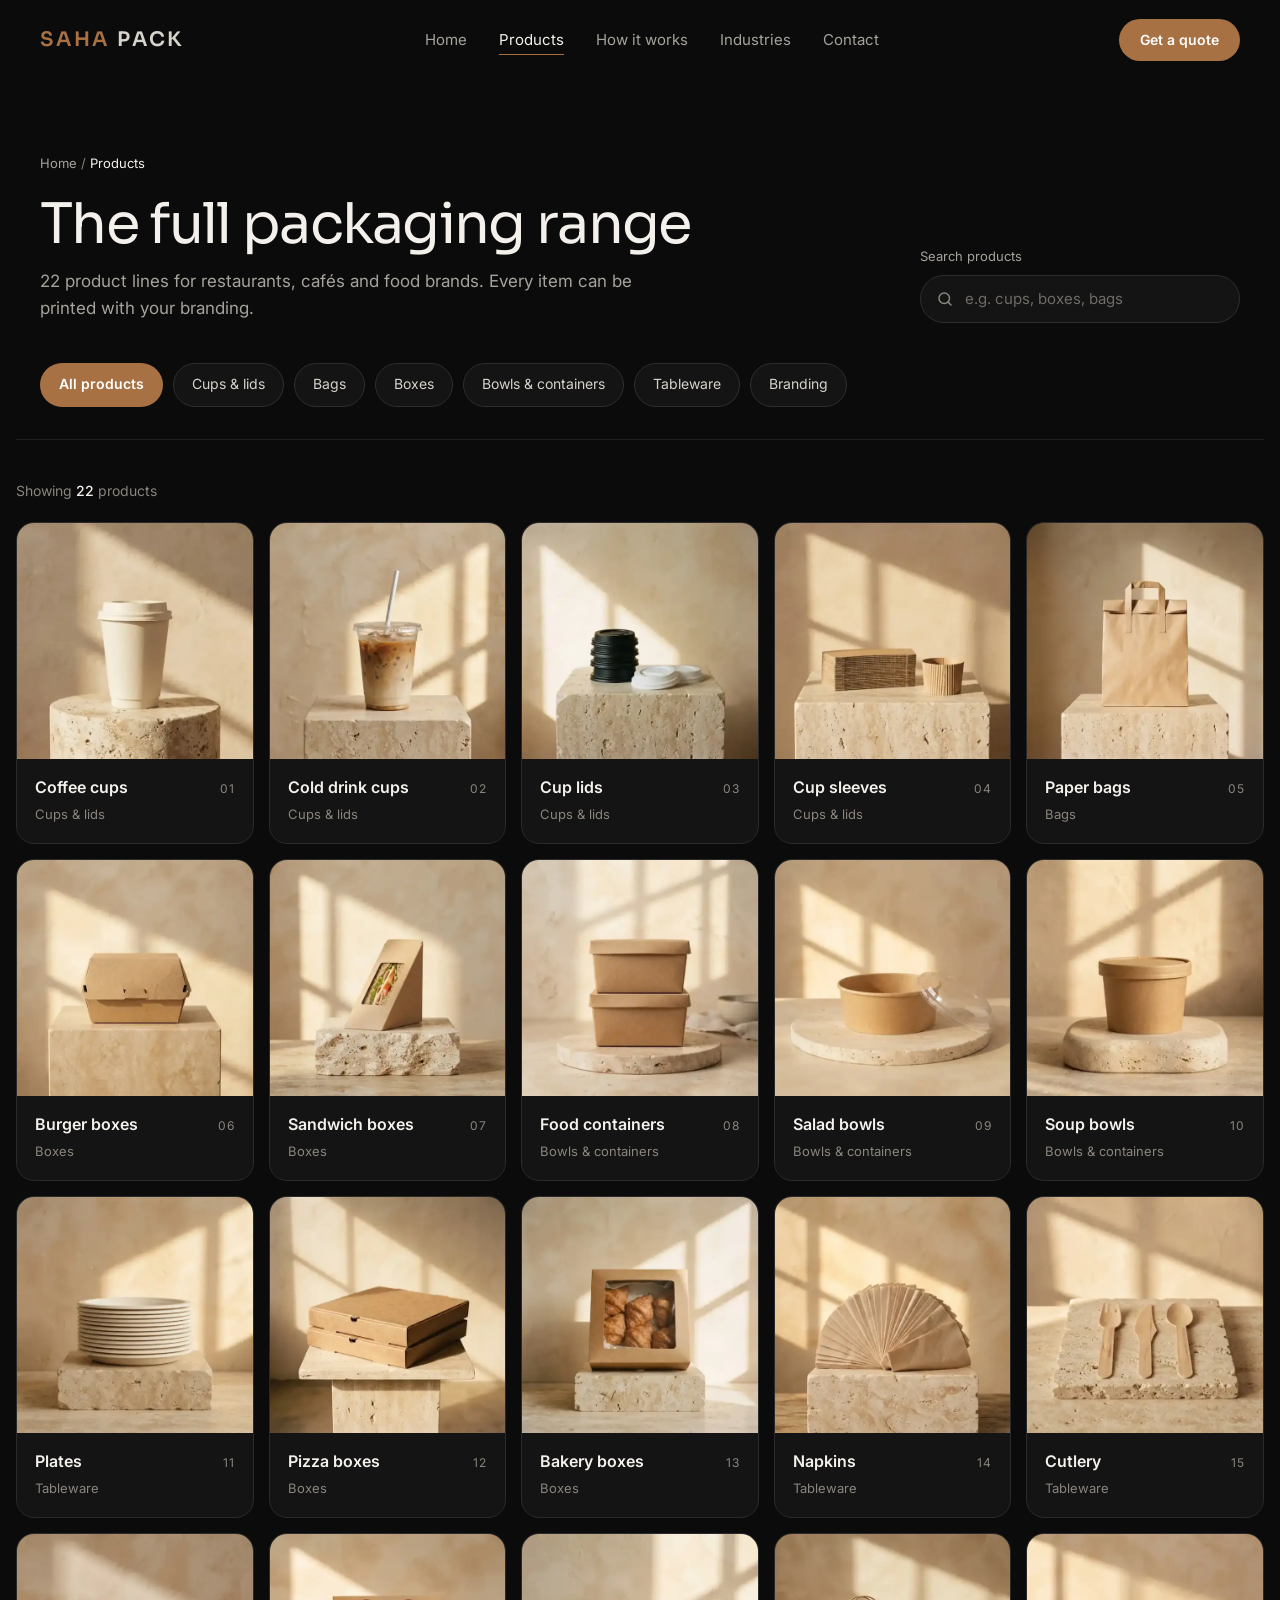
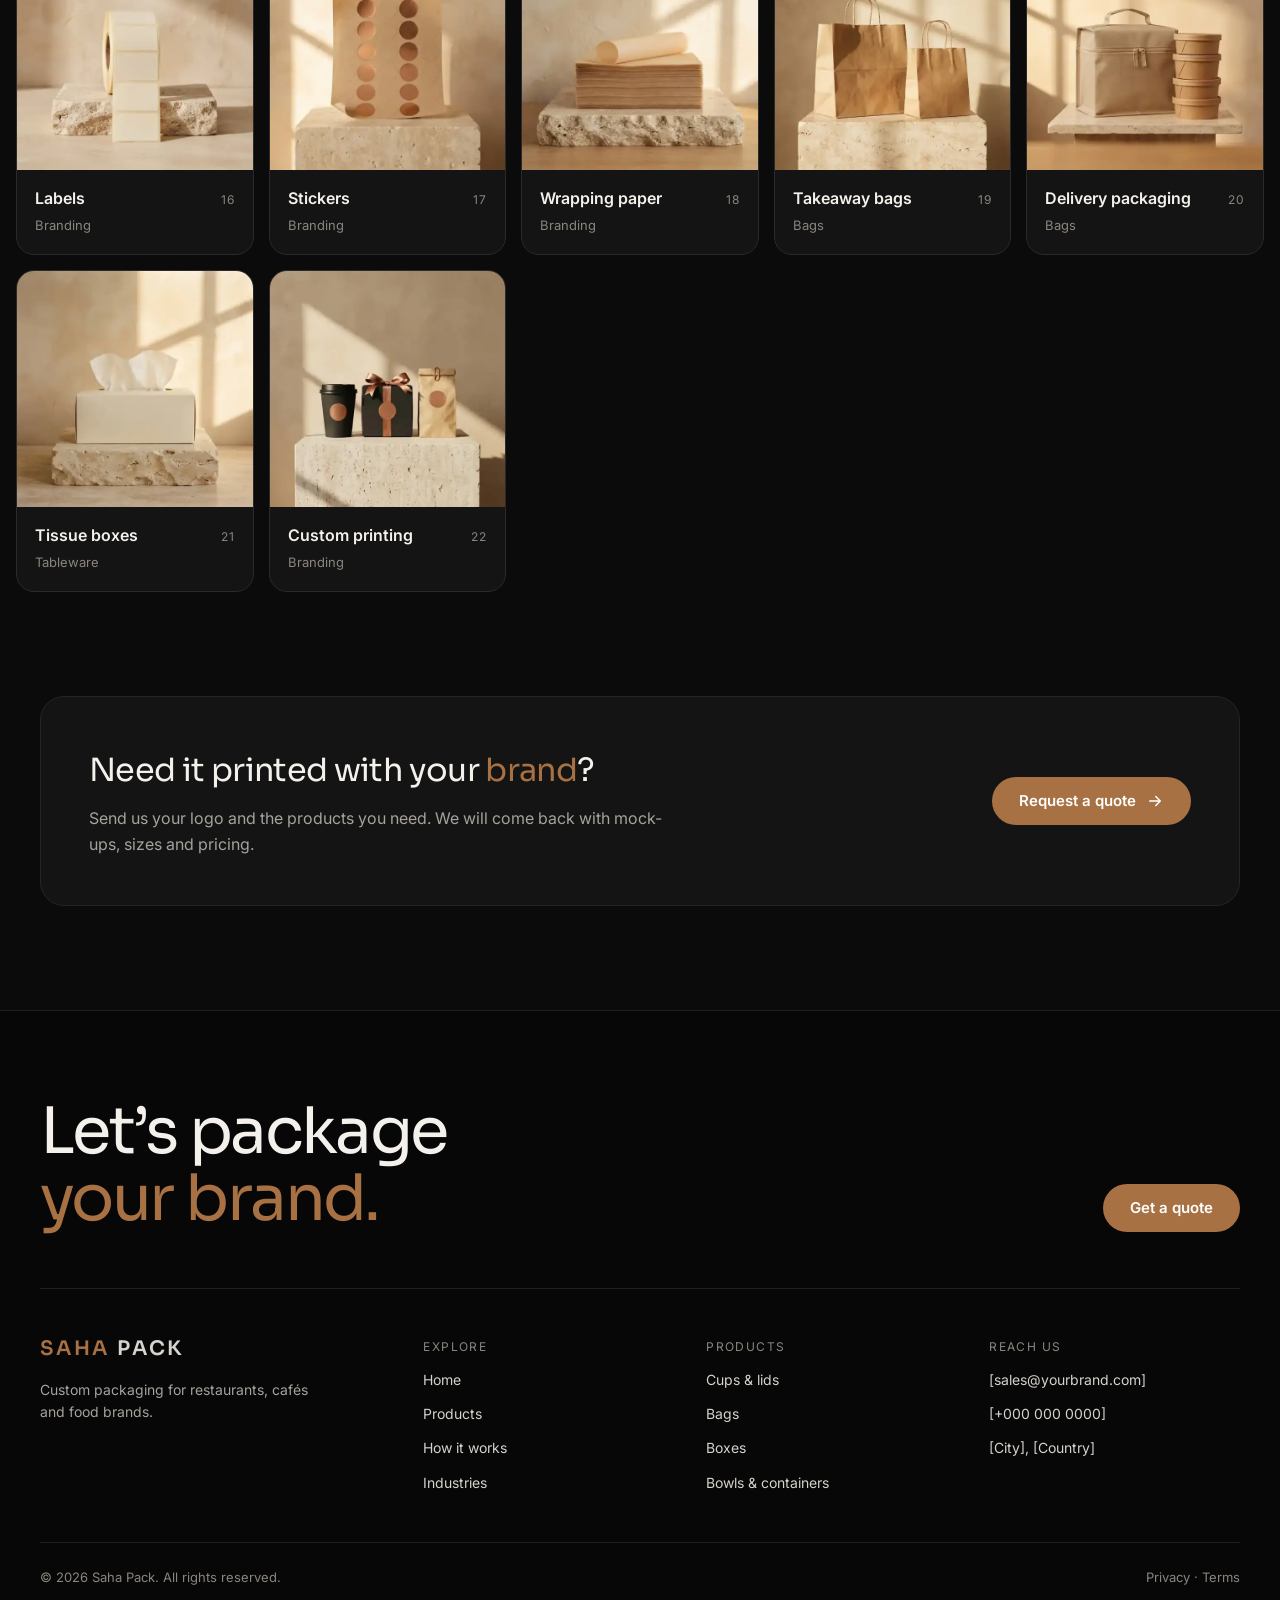
==== products.html @ f31ed8f7 "Saha Pack website: home and products pages with micro-animations Co-Authored-By: Claude Opus 5.5 <no" ====
<!doctype html>
<html lang="en" class="no-js">
<head>
  <meta charset="utf-8">
  <meta name="viewport" content="width=device-width, initial-scale=1">
  <title>Products | Saha Pack</title>
  <meta name="description" content="The full Saha Pack range: cups, lids, bags, boxes, bowls, tableware and branded packaging for food businesses.">
  <meta name="theme-color" content="#0b0b0b">
  <link rel="icon" href="/assets/favicon.svg" type="image/svg+xml">
  <link rel="preconnect" href="https://fonts.googleapis.com">
  <link rel="preconnect" href="https://fonts.gstatic.com" crossorigin>
  <link href="https://fonts.googleapis.com/css2?family=Inter:wght@400;500;600&family=Sora:wght@400;600&display=swap" rel="stylesheet">
  <link rel="stylesheet" href="/assets/css/styles.css">
</head>
<body>
  <a class="skip-link" href="#main">Skip to content</a>

  <header class="site-header">
    <div class="container nav-bar">
      <a class="logo" href="/" aria-label="Saha Pack home">
        <span class="logo__word"><span>SAHA</span> <span>PACK</span></span>
      </a>
      <nav aria-label="Main">
        <ul class="nav-links">
          <li><a href="/">Home</a></li>
          <li><a href="/products" aria-current="page">Products</a></li>
          <li><a href="/#how">How it works</a></li>
          <li><a href="/#industries">Industries</a></li>
          <li><a href="/#contact">Contact</a></li>
        </ul>
      </nav>
      <div class="nav-cta">
        <a class="btn btn--primary btn--sm" href="/#contact">Get a quote</a>
        <button class="menu-toggle" type="button" aria-label="Open menu" aria-expanded="false" aria-controls="mobile-menu"><span></span></button>
      </div>
    </div>
  </header>

  <div class="mobile-menu" id="mobile-menu">
    <a href="/">Home</a>
    <a href="/products">Products</a>
    <a href="/#how">How it works</a>
    <a href="/#industries">Industries</a>
    <a href="/#contact">Contact</a>
    <a class="btn btn--primary" href="/#contact">Get a quote</a>
  </div>

  <main id="main">
    <section class="page-head">
      <div class="container">
        <nav class="breadcrumb fade-in" aria-label="Breadcrumb"><a href="/">Home</a> / <span>Products</span></nav>
        <div class="page-head__row">
          <div class="fade-in d1">
            <h1>The full packaging range</h1>
            <p class="lead">22 product lines for restaurants, cafés and food brands. Every item can be printed with your branding.</p>
          </div>
          <div class="search fade-in d2">
            <label for="search">Search products</label>
            <div class="search__box">
              <svg viewBox="0 0 24 24" fill="none" stroke="currentColor" stroke-width="2" stroke-linecap="round" aria-hidden="true"><circle cx="11" cy="11" r="7"/><path d="M20 20l-4-4"/></svg>
              <input id="search" type="search" placeholder="e.g. cups, boxes, bags" autocomplete="off" data-search>
            </div>
          </div>
        </div>
      </div>
    </section>

    <div class="container filters-wrap fade-in d3">
      <div class="filters" role="group" aria-label="Filter by category" data-filters>
        <span class="filters__pill" aria-hidden="true"></span>
        <button class="chip" type="button" data-filter="all" aria-pressed="true">All products</button>
        <button class="chip" type="button" data-filter="cups" aria-pressed="false">Cups &amp; lids</button>
        <button class="chip" type="button" data-filter="bags" aria-pressed="false">Bags</button>
        <button class="chip" type="button" data-filter="boxes" aria-pressed="false">Boxes</button>
        <button class="chip" type="button" data-filter="bowls" aria-pressed="false">Bowls &amp; containers</button>
        <button class="chip" type="button" data-filter="tableware" aria-pressed="false">Tableware</button>
        <button class="chip" type="button" data-filter="branding" aria-pressed="false">Branding</button>
      </div>
    </div>

    <section class="results container" aria-label="Products">
      <p class="results__count" aria-live="polite">Showing <b data-count>22</b> products</p>
      <div class="product-grid product-grid--5" data-product-grid data-reveal>
        <a class="card" href="/#contact" data-cat="cups" data-name="coffee cups"><div class="card__media"><img src="/assets/img/coffee-cups.webp" width="800" height="800" loading="lazy" decoding="async" alt="Cream double-wall coffee cup with lid"></div><span class="card__go" aria-hidden="true"><svg viewBox="0 0 24 24" fill="none" stroke="currentColor" stroke-width="2" stroke-linecap="round" stroke-linejoin="round"><path d="M5 12h14M13 6l6 6-6 6"/></svg></span><div class="card__info"><div class="card__row"><span class="card__name">Coffee cups</span><span class="card__num">01</span></div><span class="card__cat">Cups &amp; lids</span></div></a>
        <a class="card" href="/#contact" data-cat="cups" data-name="cold drink cups"><div class="card__media"><img src="/assets/img/cold-drink-cups.webp" width="800" height="800" loading="lazy" decoding="async" alt="Clear cold drink cup with iced latte and straw"></div><span class="card__go" aria-hidden="true"><svg viewBox="0 0 24 24" fill="none" stroke="currentColor" stroke-width="2" stroke-linecap="round" stroke-linejoin="round"><path d="M5 12h14M13 6l6 6-6 6"/></svg></span><div class="card__info"><div class="card__row"><span class="card__name">Cold drink cups</span><span class="card__num">02</span></div><span class="card__cat">Cups &amp; lids</span></div></a>
        <a class="card" href="/#contact" data-cat="cups" data-name="cup lids"><div class="card__media"><img src="/assets/img/cup-lids.webp" width="800" height="800" loading="lazy" decoding="async" alt="Stack of black sip lids beside white lids"></div><span class="card__go" aria-hidden="true"><svg viewBox="0 0 24 24" fill="none" stroke="currentColor" stroke-width="2" stroke-linecap="round" stroke-linejoin="round"><path d="M5 12h14M13 6l6 6-6 6"/></svg></span><div class="card__info"><div class="card__row"><span class="card__name">Cup lids</span><span class="card__num">03</span></div><span class="card__cat">Cups &amp; lids</span></div></a>
        <a class="card" href="/#contact" data-cat="cups" data-name="cup sleeves"><div class="card__media"><img src="/assets/img/cup-sleeves.webp" width="800" height="800" loading="lazy" decoding="async" alt="Kraft corrugated cup sleeves"></div><span class="card__go" aria-hidden="true"><svg viewBox="0 0 24 24" fill="none" stroke="currentColor" stroke-width="2" stroke-linecap="round" stroke-linejoin="round"><path d="M5 12h14M13 6l6 6-6 6"/></svg></span><div class="card__info"><div class="card__row"><span class="card__name">Cup sleeves</span><span class="card__num">04</span></div><span class="card__cat">Cups &amp; lids</span></div></a>
        <a class="card" href="/#contact" data-cat="bags" data-name="paper bags"><div class="card__media"><img src="/assets/img/paper-bags.webp" width="800" height="800" loading="lazy" decoding="async" alt="Kraft paper bag with flat handles"></div><span class="card__go" aria-hidden="true"><svg viewBox="0 0 24 24" fill="none" stroke="currentColor" stroke-width="2" stroke-linecap="round" stroke-linejoin="round"><path d="M5 12h14M13 6l6 6-6 6"/></svg></span><div class="card__info"><div class="card__row"><span class="card__name">Paper bags</span><span class="card__num">05</span></div><span class="card__cat">Bags</span></div></a>
        <a class="card" href="/#contact" data-cat="boxes" data-name="burger boxes"><div class="card__media"><img src="/assets/img/burger-boxes.webp" width="800" height="800" loading="lazy" decoding="async" alt="Kraft clamshell burger box"></div><span class="card__go" aria-hidden="true"><svg viewBox="0 0 24 24" fill="none" stroke="currentColor" stroke-width="2" stroke-linecap="round" stroke-linejoin="round"><path d="M5 12h14M13 6l6 6-6 6"/></svg></span><div class="card__info"><div class="card__row"><span class="card__name">Burger boxes</span><span class="card__num">06</span></div><span class="card__cat">Boxes</span></div></a>
        <a class="card" href="/#contact" data-cat="boxes" data-name="sandwich boxes"><div class="card__media"><img src="/assets/img/sandwich-boxes.webp" width="800" height="800" loading="lazy" decoding="async" alt="Kraft sandwich wedge box with window"></div><span class="card__go" aria-hidden="true"><svg viewBox="0 0 24 24" fill="none" stroke="currentColor" stroke-width="2" stroke-linecap="round" stroke-linejoin="round"><path d="M5 12h14M13 6l6 6-6 6"/></svg></span><div class="card__info"><div class="card__row"><span class="card__name">Sandwich boxes</span><span class="card__num">07</span></div><span class="card__cat">Boxes</span></div></a>
        <a class="card" href="/#contact" data-cat="bowls" data-name="food containers"><div class="card__media"><img src="/assets/img/food-containers.webp" width="800" height="800" loading="lazy" decoding="async" alt="Two stacked kraft food containers with lids"></div><span class="card__go" aria-hidden="true"><svg viewBox="0 0 24 24" fill="none" stroke="currentColor" stroke-width="2" stroke-linecap="round" stroke-linejoin="round"><path d="M5 12h14M13 6l6 6-6 6"/></svg></span><div class="card__info"><div class="card__row"><span class="card__name">Food containers</span><span class="card__num">08</span></div><span class="card__cat">Bowls &amp; containers</span></div></a>
        <a class="card" href="/#contact" data-cat="bowls" data-name="salad bowls"><div class="card__media"><img src="/assets/img/salad-bowls.webp" width="800" height="800" loading="lazy" decoding="async" alt="Kraft salad bowl with clear lid"></div><span class="card__go" aria-hidden="true"><svg viewBox="0 0 24 24" fill="none" stroke="currentColor" stroke-width="2" stroke-linecap="round" stroke-linejoin="round"><path d="M5 12h14M13 6l6 6-6 6"/></svg></span><div class="card__info"><div class="card__row"><span class="card__name">Salad bowls</span><span class="card__num">09</span></div><span class="card__cat">Bowls &amp; containers</span></div></a>
        <a class="card" href="/#contact" data-cat="bowls" data-name="soup bowls"><div class="card__media"><img src="/assets/img/soup-bowls.webp" width="800" height="800" loading="lazy" decoding="async" alt="Kraft soup bowl with fitted lid"></div><span class="card__go" aria-hidden="true"><svg viewBox="0 0 24 24" fill="none" stroke="currentColor" stroke-width="2" stroke-linecap="round" stroke-linejoin="round"><path d="M5 12h14M13 6l6 6-6 6"/></svg></span><div class="card__info"><div class="card__row"><span class="card__name">Soup bowls</span><span class="card__num">10</span></div><span class="card__cat">Bowls &amp; containers</span></div></a>
        <a class="card" href="/#contact" data-cat="tableware" data-name="plates"><div class="card__media"><img src="/assets/img/plates.webp" width="800" height="800" loading="lazy" decoding="async" alt="Stack of plant-fibre plates"></div><span class="card__go" aria-hidden="true"><svg viewBox="0 0 24 24" fill="none" stroke="currentColor" stroke-width="2" stroke-linecap="round" stroke-linejoin="round"><path d="M5 12h14M13 6l6 6-6 6"/></svg></span><div class="card__info"><div class="card__row"><span class="card__name">Plates</span><span class="card__num">11</span></div><span class="card__cat">Tableware</span></div></a>
        <a class="card" href="/#contact" data-cat="boxes" data-name="pizza boxes"><div class="card__media"><img src="/assets/img/pizza-boxes.webp" width="800" height="800" loading="lazy" decoding="async" alt="Two stacked kraft pizza boxes"></div><span class="card__go" aria-hidden="true"><svg viewBox="0 0 24 24" fill="none" stroke="currentColor" stroke-width="2" stroke-linecap="round" stroke-linejoin="round"><path d="M5 12h14M13 6l6 6-6 6"/></svg></span><div class="card__info"><div class="card__row"><span class="card__name">Pizza boxes</span><span class="card__num">12</span></div><span class="card__cat">Boxes</span></div></a>
        <a class="card" href="/#contact" data-cat="boxes" data-name="bakery boxes"><div class="card__media"><img src="/assets/img/bakery-boxes.webp" width="800" height="800" loading="lazy" decoding="async" alt="Kraft bakery box with window showing croissants"></div><span class="card__go" aria-hidden="true"><svg viewBox="0 0 24 24" fill="none" stroke="currentColor" stroke-width="2" stroke-linecap="round" stroke-linejoin="round"><path d="M5 12h14M13 6l6 6-6 6"/></svg></span><div class="card__info"><div class="card__row"><span class="card__name">Bakery boxes</span><span class="card__num">13</span></div><span class="card__cat">Boxes</span></div></a>
        <a class="card" href="/#contact" data-cat="tableware" data-name="napkins"><div class="card__media"><img src="/assets/img/napkins.webp" width="800" height="800" loading="lazy" decoding="async" alt="Fanned stack of natural paper napkins"></div><span class="card__go" aria-hidden="true"><svg viewBox="0 0 24 24" fill="none" stroke="currentColor" stroke-width="2" stroke-linecap="round" stroke-linejoin="round"><path d="M5 12h14M13 6l6 6-6 6"/></svg></span><div class="card__info"><div class="card__row"><span class="card__name">Napkins</span><span class="card__num">14</span></div><span class="card__cat">Tableware</span></div></a>
        <a class="card" href="/#contact" data-cat="tableware" data-name="cutlery"><div class="card__media"><img src="/assets/img/cutlery.webp" width="800" height="800" loading="lazy" decoding="async" alt="Wooden fork, knife and spoon"></div><span class="card__go" aria-hidden="true"><svg viewBox="0 0 24 24" fill="none" stroke="currentColor" stroke-width="2" stroke-linecap="round" stroke-linejoin="round"><path d="M5 12h14M13 6l6 6-6 6"/></svg></span><div class="card__info"><div class="card__row"><span class="card__name">Cutlery</span><span class="card__num">15</span></div><span class="card__cat">Tableware</span></div></a>
        <a class="card" href="/#contact" data-cat="branding" data-name="labels"><div class="card__media"><img src="/assets/img/labels.webp" width="800" height="800" loading="lazy" decoding="async" alt="Roll of blank cream labels"></div><span class="card__go" aria-hidden="true"><svg viewBox="0 0 24 24" fill="none" stroke="currentColor" stroke-width="2" stroke-linecap="round" stroke-linejoin="round"><path d="M5 12h14M13 6l6 6-6 6"/></svg></span><div class="card__info"><div class="card__row"><span class="card__name">Labels</span><span class="card__num">16</span></div><span class="card__cat">Branding</span></div></a>
        <a class="card" href="/#contact" data-cat="branding" data-name="stickers"><div class="card__media"><img src="/assets/img/stickers.webp" width="800" height="800" loading="lazy" decoding="async" alt="Sheet of round copper and kraft stickers"></div><span class="card__go" aria-hidden="true"><svg viewBox="0 0 24 24" fill="none" stroke="currentColor" stroke-width="2" stroke-linecap="round" stroke-linejoin="round"><path d="M5 12h14M13 6l6 6-6 6"/></svg></span><div class="card__info"><div class="card__row"><span class="card__name">Stickers</span><span class="card__num">17</span></div><span class="card__cat">Branding</span></div></a>
        <a class="card" href="/#contact" data-cat="branding" data-name="wrapping paper"><div class="card__media"><img src="/assets/img/wrapping-paper.webp" width="800" height="800" loading="lazy" decoding="async" alt="Stack of greaseproof wrapping paper"></div><span class="card__go" aria-hidden="true"><svg viewBox="0 0 24 24" fill="none" stroke="currentColor" stroke-width="2" stroke-linecap="round" stroke-linejoin="round"><path d="M5 12h14M13 6l6 6-6 6"/></svg></span><div class="card__info"><div class="card__row"><span class="card__name">Wrapping paper</span><span class="card__num">18</span></div><span class="card__cat">Branding</span></div></a>
        <a class="card" href="/#contact" data-cat="bags" data-name="takeaway bags"><div class="card__media"><img src="/assets/img/takeaway-bags.webp" width="800" height="800" loading="lazy" decoding="async" alt="Two kraft takeaway bags with twisted handles"></div><span class="card__go" aria-hidden="true"><svg viewBox="0 0 24 24" fill="none" stroke="currentColor" stroke-width="2" stroke-linecap="round" stroke-linejoin="round"><path d="M5 12h14M13 6l6 6-6 6"/></svg></span><div class="card__info"><div class="card__row"><span class="card__name">Takeaway bags</span><span class="card__num">19</span></div><span class="card__cat">Bags</span></div></a>
        <a class="card" href="/#contact" data-cat="bags" data-name="delivery packaging"><div class="card__media"><img src="/assets/img/delivery-packaging.webp" width="800" height="800" loading="lazy" decoding="async" alt="Insulated delivery bag beside stacked kraft containers"></div><span class="card__go" aria-hidden="true"><svg viewBox="0 0 24 24" fill="none" stroke="currentColor" stroke-width="2" stroke-linecap="round" stroke-linejoin="round"><path d="M5 12h14M13 6l6 6-6 6"/></svg></span><div class="card__info"><div class="card__row"><span class="card__name">Delivery packaging</span><span class="card__num">20</span></div><span class="card__cat">Bags</span></div></a>
        <a class="card" href="/#contact" data-cat="tableware" data-name="tissue boxes"><div class="card__media"><img src="/assets/img/tissue-boxes.webp" width="800" height="800" loading="lazy" decoding="async" alt="Cream tissue box"></div><span class="card__go" aria-hidden="true"><svg viewBox="0 0 24 24" fill="none" stroke="currentColor" stroke-width="2" stroke-linecap="round" stroke-linejoin="round"><path d="M5 12h14M13 6l6 6-6 6"/></svg></span><div class="card__info"><div class="card__row"><span class="card__name">Tissue boxes</span><span class="card__num">21</span></div><span class="card__cat">Tableware</span></div></a>
        <a class="card" href="/#contact" data-cat="branding" data-name="custom printing printed branded"><div class="card__media"><img src="/assets/img/custom-printing.webp" width="800" height="800" loading="lazy" decoding="async" alt="Black cup, gift box and kraft pouch with copper seals"></div><span class="card__go" aria-hidden="true"><svg viewBox="0 0 24 24" fill="none" stroke="currentColor" stroke-width="2" stroke-linecap="round" stroke-linejoin="round"><path d="M5 12h14M13 6l6 6-6 6"/></svg></span><div class="card__info"><div class="card__row"><span class="card__name">Custom printing</span><span class="card__num">22</span></div><span class="card__cat">Branding</span></div></a>
      </div>
      <p class="empty" data-empty>No products match that search. Try “cups”, “boxes” or “bags”.</p>
    </section>

    <div class="container">
      <section class="cta-banner" data-reveal aria-labelledby="cta-title">
        <div>
          <h2 id="cta-title">Need it printed with your <span>brand</span>?</h2>
          <p>Send us your logo and the products you need. We will come back with mock-ups, sizes and pricing.</p>
        </div>
        <a class="btn btn--primary" href="/#contact">Request a quote
          <svg class="icon" viewBox="0 0 24 24" fill="none" stroke="currentColor" stroke-width="2" stroke-linecap="round" stroke-linejoin="round" aria-hidden="true"><path d="M5 12h14M13 6l6 6-6 6"/></svg>
        </a>
      </section>
    </div>
  </main>

  <footer class="site-footer">
    <div class="container">
      <div class="footer-cta" data-reveal>
        <h2>Let’s package<br><span>your brand.</span></h2>
        <a class="btn btn--primary" href="/#contact">Get a quote</a>
      </div>
      <div class="footer-grid">
        <div>
          <a class="logo" href="/" aria-label="Saha Pack home"><span class="logo__word"><span>SAHA</span> <span>PACK</span></span></a>
          <p>Custom packaging for restaurants, cafés and food brands.</p>
        </div>
        <nav class="footer-col" aria-label="Explore">
          <span class="label-sm">Explore</span>
          <a href="/">Home</a><a href="/products">Products</a><a href="/#how">How it works</a><a href="/#industries">Industries</a>
        </nav>
        <nav class="footer-col" aria-label="Product categories">
          <span class="label-sm">Products</span>
          <a href="/products">Cups &amp; lids</a><a href="/products">Bags</a><a href="/products">Boxes</a><a href="/products">Bowls &amp; containers</a>
        </nav>
        <div class="footer-col">
          <span class="label-sm">Reach us</span>
          <a href="mailto:sales@yourbrand.com">[sales@yourbrand.com]</a><span>[+000 000 0000]</span><span>[City], [Country]</span>
        </div>
      </div>
      <div class="footer-bottom">
        <span>© <span data-year>2026</span> Saha Pack. All rights reserved.</span>
        <span>Privacy · Terms</span>
      </div>
    </div>
  </footer>

  <script src="/assets/js/main.js" defer></script>
</body>
</html>
---- assets/css/styles.css ----
/* Saha Pack — site styles */

:root {
  --bg: #0b0b0b;
  --bg-2: #0f0f0f;
  --surface: #141414;
  --surface-2: #1a1a1a;
  --line: #1f1f1f;
  --line-2: #2a2a2a;
  --text: #f4f1ec;
  --text-2: #d6d2cc;
  --muted: #a6a29c;
  --faint: #8a857e;
  --accent: #a87143;
  --accent-hover: #b9804f;
  --accent-text: #c08a5e;
  --accent-tint: #1a140f;

  --font-display: "Sora", system-ui, sans-serif;
  --font-body: "Inter", system-ui, sans-serif;

  --container: 1200px;
  --gutter: 24px;
  --radius: 18px;

  --ease-out: cubic-bezier(0.2, 0.7, 0.2, 1);
  --ease-in-out: cubic-bezier(0.65, 0, 0.35, 1);
}

*,
*::before,
*::after { box-sizing: border-box; }

html { scroll-behavior: smooth; -webkit-text-size-adjust: 100%; }

body {
  margin: 0;
  background: var(--bg);
  color: var(--text);
  font-family: var(--font-body);
  font-size: 16px;
  line-height: 1.6;
  -webkit-font-smoothing: antialiased;
  overflow-x: hidden;
}

img { display: block; max-width: 100%; height: auto; }
a { color: inherit; text-decoration: none; }
button, input, textarea, select { font: inherit; color: inherit; }
h1, h2, h3, p { margin: 0; }
ul { margin: 0; padding: 0; list-style: none; }

:focus-visible { outline: 2px solid var(--accent); outline-offset: 3px; border-radius: 6px; }

.container {
  width: 100%;
  max-width: calc(var(--container) + var(--gutter) * 2);
  margin: 0 auto;
  padding: 0 var(--gutter);
}

.skip-link {
  position: absolute; left: 16px; top: -60px; z-index: 100;
  background: var(--accent); color: #fff; padding: 10px 16px; border-radius: 8px;
  transition: top 0.2s var(--ease-out);
}
.skip-link:focus { top: 16px; }

/* ---------- Type ---------- */

.eyebrow {
  font-size: 13px; font-weight: 500; letter-spacing: 0.16em; text-transform: uppercase;
  color: var(--accent-text);
}
.h2 {
  font-family: var(--font-display); font-weight: 400;
  font-size: clamp(32px, 4vw, 44px); line-height: 1.12; letter-spacing: -0.02em;
}
.lead { color: var(--muted); font-size: 16px; line-height: 1.6; }

/* ---------- Buttons ---------- */

.btn {
  --btn-shift: 0px;
  display: inline-flex; align-items: center; justify-content: center; gap: 10px;
  min-height: 48px; padding: 0 26px; border-radius: 999px;
  font-size: 15px; font-weight: 500; white-space: nowrap; cursor: pointer;
  border: 1px solid transparent; background: none;
  transition: background-color 0.25s var(--ease-out), border-color 0.25s var(--ease-out),
    transform 0.25s var(--ease-out), color 0.25s var(--ease-out);
}
.btn:hover { transform: translateY(-1px); }
.btn:active { transform: translateY(0) scale(0.98); }
.btn .icon { width: 18px; height: 18px; transition: transform 0.3s var(--ease-out); }
.btn:hover .icon { transform: translateX(3px); }

.btn--primary { background: var(--accent); color: #fff; font-weight: 600; }
.btn--primary:hover { background: var(--accent-hover); }
.btn--ghost { border-color: #3a3a3a; color: var(--text); }
.btn--ghost:hover { border-color: var(--accent); }
.btn--dark { background: var(--bg); color: var(--text); font-weight: 600; }
.btn--dark:hover { background: #000; }
.btn--sm { min-height: 42px; padding: 0 20px; font-size: 14px; }

/* ---------- Header ---------- */

.site-header {
  position: sticky; top: 0; z-index: 50;
  border-bottom: 1px solid transparent;
  transition: background-color 0.3s var(--ease-out), border-color 0.3s var(--ease-out),
    transform 0.35s var(--ease-out), backdrop-filter 0.3s;
}
.site-header.is-scrolled {
  background: rgba(11, 11, 11, 0.82);
  backdrop-filter: blur(14px); -webkit-backdrop-filter: blur(14px);
  border-bottom-color: var(--line);
}
.site-header.is-hidden { transform: translateY(-100%); }

.nav-bar { display: flex; align-items: center; justify-content: space-between; gap: 24px; height: 80px; }

.logo { display: inline-flex; flex-direction: column; line-height: 1; }
.logo__word {
  font-family: var(--font-display); font-weight: 600; font-size: 20px; letter-spacing: 0.14em;
}
.logo__word span:first-child { color: var(--accent); }
.logo__word span:last-child { color: var(--text-2); }
.logo__sub { margin-top: 6px; font-size: 10px; letter-spacing: 0.3em; color: var(--faint); text-transform: uppercase; }

.nav-links { display: flex; gap: 32px; font-size: 15px; }
.nav-links a { position: relative; color: var(--muted); padding: 6px 0; transition: color 0.2s; }
.nav-links a::after {
  content: ""; position: absolute; left: 0; right: 0; bottom: 0; height: 1px;
  background: var(--accent); transform: scaleX(0); transform-origin: right;
  transition: transform 0.35s var(--ease-out);
}
.nav-links a:hover,
.nav-links a[aria-current="page"] { color: var(--text); }
.nav-links a:hover::after,
.nav-links a[aria-current="page"]::after { transform: scaleX(1); transform-origin: left; }

.nav-cta { display: flex; align-items: center; gap: 12px; }

.menu-toggle {
  display: none; width: 44px; height: 44px; border-radius: 12px;
  border: 1px solid var(--line-2); background: var(--surface); cursor: pointer;
  align-items: center; justify-content: center;
}
.menu-toggle span {
  position: relative; display: block; width: 18px; height: 1.5px; background: var(--text);
  transition: background 0.2s;
}
.menu-toggle span::before,
.menu-toggle span::after {
  content: ""; position: absolute; left: 0; width: 18px; height: 1.5px; background: var(--text);
  transition: transform 0.3s var(--ease-out);
}
.menu-toggle span::before { transform: translateY(-6px); }
.menu-toggle span::after { transform: translateY(6px); }
.menu-open .menu-toggle span { background: transparent; }
.menu-open .menu-toggle span::before { transform: rotate(45deg); }
.menu-open .menu-toggle span::after { transform: rotate(-45deg); }

.mobile-menu {
  position: fixed; inset: 80px 0 0 0; z-index: 49; background: var(--bg);
  padding: 32px var(--gutter); display: flex; flex-direction: column; gap: 8px;
  opacity: 0; visibility: hidden; transform: translateY(-8px);
  transition: opacity 0.3s var(--ease-out), transform 0.3s var(--ease-out), visibility 0.3s;
}
.mobile-menu a:not(.btn) {
  font-family: var(--font-display); font-size: 28px; padding: 12px 0; border-bottom: 1px solid var(--line);
  opacity: 0; transform: translateY(10px);
  transition: opacity 0.4s var(--ease-out), transform 0.4s var(--ease-out);
  transition-delay: calc(var(--i, 0) * 50ms + 80ms);
}
.mobile-menu .btn { margin-top: 24px; }
.menu-open .mobile-menu { opacity: 1; visibility: visible; transform: none; }
.menu-open .mobile-menu a { opacity: 1; transform: none; }
.menu-open { overflow: hidden; }

/* ---------- Hero ---------- */

.hero { padding: 96px 0 0; text-align: center; }
.hero__copy { display: flex; flex-direction: column; align-items: center; gap: 24px; }

.tag {
  display: inline-flex; align-items: center; gap: 10px; padding: 8px 16px; border-radius: 999px;
  border: 1px solid #3a2c20; background: #16110c; color: #d9b08c; font-size: 13px;
}
.tag__dot { position: relative; width: 6px; height: 6px; border-radius: 50%; background: var(--accent); }
.tag__dot::after {
  content: ""; position: absolute; inset: -4px; border-radius: 50%; border: 1px solid var(--accent);
  animation: ping 2.4s var(--ease-out) infinite;
}
@keyframes ping { 0% { transform: scale(0.6); opacity: 0.9; } 80%, 100% { transform: scale(1.8); opacity: 0; } }

.hero__title {
  font-family: var(--font-display); font-weight: 400;
  font-size: clamp(42px, 7vw, 80px); line-height: 1.04; letter-spacing: -0.035em;
}
.hero__title .line { display: block; overflow: hidden; padding-bottom: 0.06em; }
.hero__title .line > span { display: inline-block; transform: translateY(105%); transition: transform 0.9s var(--ease-out); }
.hero__title .line:nth-child(2) > span { transition-delay: 0.08s; }
.is-loaded .hero__title .line > span { transform: none; }

.underline { position: relative; color: var(--accent); white-space: nowrap; }
.underline::after {
  content: ""; position: absolute; left: 0; right: 0; bottom: 0.04em; height: 3px; border-radius: 2px;
  background: var(--accent); transform: scaleX(0); transform-origin: left;
  transition: transform 0.8s var(--ease-in-out) 0.9s;
}
.is-loaded .underline::after { transform: scaleX(1); }

.hero__lead { max-width: 560px; color: var(--muted); font-size: 18px; line-height: 1.55; }
.hero__actions { display: flex; flex-wrap: wrap; justify-content: center; gap: 12px; }

.fade-in { opacity: 0; transform: translateY(12px); transition: opacity 0.8s var(--ease-out), transform 0.8s var(--ease-out); }
.is-loaded .fade-in { opacity: 1; transform: none; }
.fade-in.d1 { transition-delay: 0.25s; }
.fade-in.d2 { transition-delay: 0.38s; }
.fade-in.d3 { transition-delay: 0.5s; }

.hero__media { position: relative; margin-top: 56px; text-align: left; }
.hero__frame { overflow: hidden; border-radius: 28px; aspect-ratio: 1200 / 560; background: var(--surface); }
.hero__frame img {
  width: 100%; height: 100%; object-fit: cover; object-position: center 60%;
  transform: scale(1.06); transition: transform 1.6s var(--ease-out);
}
.is-loaded .hero__frame img { transform: scale(1); }

.float-card {
  position: absolute; left: 32px; bottom: 32px; display: flex; align-items: center; gap: 14px;
  padding: 16px 20px; border-radius: 16px; background: rgba(11, 11, 11, 0.9);
  border: 1px solid #2a2420; backdrop-filter: blur(8px);
  opacity: 0; transform: translateY(14px);
  transition: opacity 0.7s var(--ease-out) 0.9s, transform 0.7s var(--ease-out) 0.9s;
}
.is-loaded .float-card { opacity: 1; transform: none; }
.float-card__icon {
  width: 40px; height: 40px; border-radius: 12px; background: var(--accent);
  display: grid; place-items: center; flex: none;
}
.float-card strong { display: block; font-size: 15px; }
.float-card small { color: var(--muted); font-size: 13px; }
@keyframes idle-float { 0%, 100% { translate: 0 0; } 50% { translate: 0 -4px; } }
.is-loaded .float-card { animation: idle-float 6s ease-in-out 2.2s infinite; }

/* ---------- Values strip ---------- */

.values { border-bottom: 1px solid var(--line); }
.values__grid {
  display: grid; grid-template-columns: repeat(4, minmax(0, 1fr)); gap: 24px; padding-block: 64px;
}
.value { display: flex; align-items: center; gap: 14px; }
.value__icon {
  width: 48px; height: 48px; flex: none; border-radius: 12px; background: var(--accent-tint);
  display: grid; place-items: center; color: var(--accent-text);
  transition: background-color 0.3s var(--ease-out), color 0.3s var(--ease-out);
}
.value:hover .value__icon { background: var(--accent); color: #fff; }
.value__icon svg { width: 22px; height: 22px; }
.value__icon svg { opacity: 0; transform: scale(0.6) rotate(-12deg); transition: opacity 0.5s var(--ease-out) 0.25s, transform 0.6s var(--ease-out) 0.25s; }
.value.is-visible .value__icon svg { opacity: 1; transform: none; }
.no-js .value__icon svg { opacity: 1; transform: none; }
.value strong { display: block; font-size: 15px; font-weight: 600; }
.value small { color: var(--muted); font-size: 13px; }

/* ---------- Sections ---------- */

.section { padding: 112px 0; }
.section--alt { background: var(--bg-2); border-top: 1px solid var(--line); border-bottom: 1px solid var(--line); }
.section-head { display: flex; flex-wrap: wrap; align-items: flex-end; justify-content: space-between; gap: 24px; margin-bottom: 48px; }
.section-head > div { display: flex; flex-direction: column; gap: 14px; }
.section-head .lead { max-width: 400px; }

/* ---------- Product cards ---------- */

.product-grid { display: grid; grid-template-columns: repeat(4, minmax(0, 1fr)); gap: 16px; }
.product-grid--5 { grid-template-columns: repeat(5, minmax(0, 1fr)); gap: 15px; }

.card {
  position: relative; display: flex; flex-direction: column; overflow: hidden;
  background: var(--surface); border: 1px solid var(--line-2); border-radius: var(--radius);
  transition: border-color 0.35s var(--ease-out), transform 0.35s var(--ease-out), opacity 0.3s, scale 0.3s;
}
.card:hover { border-color: rgba(168, 113, 67, 0.7); transform: translateY(-4px); }
.card__media { aspect-ratio: 1; overflow: hidden; background: var(--surface-2); }
.card__media img { width: 100%; height: 100%; object-fit: cover; transition: transform 0.8s var(--ease-out); }
.card:hover .card__media img { transform: scale(1.05); }
.card__info { display: flex; flex-direction: column; gap: 4px; padding: 16px 18px 18px; }
.card__row { display: flex; justify-content: space-between; align-items: baseline; gap: 8px; }
.card__name { font-size: 16px; font-weight: 600; }
.card__num { font-size: 12px; letter-spacing: 0.08em; color: var(--faint); transition: color 0.3s; }
.card:hover .card__num { color: var(--accent-text); }
.card__cat { font-size: 13px; color: var(--faint); }
.card__go {
  position: absolute; top: 14px; right: 14px; width: 38px; height: 38px; border-radius: 50%;
  background: rgba(11, 11, 11, 0.85); color: var(--text); display: grid; place-items: center;
  opacity: 0; transform: translateY(6px) rotate(-45deg);
  transition: opacity 0.3s var(--ease-out), transform 0.35s var(--ease-out), background-color 0.3s;
}
.card__go svg { width: 16px; height: 16px; }
.card:hover .card__go { opacity: 1; transform: rotate(-45deg); background: var(--accent); }

.center { display: flex; justify-content: center; margin-top: 48px; }

/* ---------- How it works ---------- */

.how { display: grid; grid-template-columns: 560px 1fr; gap: 64px; align-items: center; }
.how__photo { border-radius: 24px; overflow: hidden; aspect-ratio: 560 / 440; }
.how__photo img { width: 100%; height: 100%; object-fit: cover; }
.how__copy { display: flex; flex-direction: column; gap: 20px; }

.steps { position: relative; display: grid; grid-template-columns: repeat(4, minmax(0, 1fr)); gap: 16px; margin-top: 48px; }
.steps__track {
  position: absolute; left: 0; right: 0; top: -24px; height: 1px; background: var(--line-2);
}
.steps__track::after {
  content: ""; position: absolute; inset: 0; background: var(--accent);
  transform: scaleX(0); transform-origin: left; transition: transform 1.6s var(--ease-in-out) 0.2s;
}
.is-visible .steps__track::after { transform: scaleX(1); }
.step {
  display: flex; flex-direction: column; gap: 12px; padding: 28px 24px;
  background: var(--surface); border: 1px solid var(--line-2); border-radius: var(--radius);
  transition: border-color 0.3s var(--ease-out);
}
.step:hover { border-color: #3a2c20; }
.step__num { font-family: var(--font-display); font-size: 32px; color: var(--accent); line-height: 1; }
.step h3 { font-size: 17px; font-weight: 600; }
.step p { color: var(--muted); font-size: 14px; line-height: 1.55; }

/* ---------- Industries list ---------- */

.ind-list { border-top: 1px solid var(--line-2); }
.ind-row {
  position: relative; display: grid; grid-template-columns: 48px 340px 1fr 48px; align-items: center; gap: 32px;
  padding: 28px 0; border-bottom: 1px solid var(--line-2); isolation: isolate;
}
.ind-row::before {
  content: ""; position: absolute; inset: 0 calc(var(--gutter) * -1); z-index: -1; border-radius: 16px; background: var(--surface);
  opacity: 0; transition: opacity 0.35s var(--ease-out);
}
.ind-row:hover::before { opacity: 1; }
.ind-row__num { font-size: 14px; color: var(--faint); }
.ind-row__title {
  font-family: var(--font-display); font-size: 28px; letter-spacing: -0.02em;
  transition: transform 0.4s var(--ease-out), color 0.3s;
}
.ind-row:hover .ind-row__title { transform: translateX(8px); }
.ind-row__desc { color: var(--muted); }
.ind-row__arrow {
  width: 48px; height: 48px; border-radius: 50%; border: 1px solid #3a3a3a; display: grid; place-items: center;
  color: var(--accent-text);
  transition: background-color 0.3s var(--ease-out), border-color 0.3s, transform 0.4s var(--ease-out), color 0.3s;
}
.ind-row__arrow svg { width: 18px; height: 18px; }
.ind-row:hover .ind-row__arrow { background: var(--accent); border-color: var(--accent); color: #fff; transform: rotate(-45deg); }

/* ---------- Branding ---------- */

.brand-top { display: grid; grid-template-columns: 392px 1fr; gap: 16px; }
.brand-card {
  display: flex; flex-direction: column; justify-content: space-between; gap: 32px;
  padding: 48px 44px; border-radius: 24px; background: var(--accent); color: #fff; min-height: 480px;
}
.brand-card .eyebrow { color: #2a1a0d; font-weight: 600; }
.brand-card h2 { font-family: var(--font-display); font-weight: 400; font-size: 34px; line-height: 1.15; letter-spacing: -0.02em; margin-top: 16px; }
.brand-card p { color: #fff4ea; margin-top: 16px; }
.brand-card .btn { align-self: flex-start; }
.photo { position: relative; overflow: hidden; border-radius: 24px; background: var(--surface); }
.photo img { width: 100%; height: 100%; object-fit: cover; }
.photo--parallax img { height: 112%; margin-top: -6%; will-change: transform; }
.brand-row { display: grid; grid-template-columns: repeat(3, minmax(0, 1fr)); gap: 16px; margin-top: 16px; }
.brand-row .photo { aspect-ratio: 390 / 300; border-radius: 20px; }
.brand-row .photo img { transition: transform 0.9s var(--ease-out); }
.brand-row .photo:hover img { transform: scale(1.04); }

/* ---------- Clients ---------- */

.clients { padding: 56px 0; border-bottom: 1px solid var(--line); }
.clients__inner { display: flex; align-items: center; gap: 48px; }
.clients__label { color: var(--muted); font-size: 15px; line-height: 1.5; flex: none; }
.clients__logos { flex: 1; display: grid; grid-template-columns: repeat(6, minmax(0, 1fr)); gap: 16px; }
.client {
  height: 56px; border: 1px solid var(--line-2); border-radius: 10px; display: grid; place-items: center;
  font-size: 11px; letter-spacing: 0.1em; color: var(--faint); opacity: 0.7;
  transition: opacity 0.3s, border-color 0.3s;
}
.client:hover { opacity: 1; border-color: #3a3a3a; }

/* ---------- Contact & form ---------- */

.contact { display: grid; grid-template-columns: 440px 1fr; gap: 64px; }
.contact__copy { display: flex; flex-direction: column; gap: 28px; }
.details { border-top: 1px solid var(--line); }
.details div { display: flex; flex-direction: column; gap: 4px; padding: 16px 0; border-bottom: 1px solid var(--line); }
.details dt, .label-sm { font-size: 12px; letter-spacing: 0.12em; text-transform: uppercase; color: var(--faint); }
.details dd { margin: 0; font-size: 16px; }
.details a { transition: color 0.2s; }
.details a:hover { color: var(--accent-text); }

.form {
  display: grid; grid-template-columns: repeat(2, minmax(0, 1fr)); gap: 18px 16px;
  padding: 36px; background: var(--surface); border: 1px solid var(--line-2); border-radius: 24px;
}
.form h3 { grid-column: 1 / -1; font-family: var(--font-display); font-weight: 400; font-size: 24px; }
.field { display: flex; flex-direction: column; gap: 8px; }
.field--full { grid-column: 1 / -1; }
.field label { font-size: 13px; color: var(--muted); transition: color 0.2s; }
.field:focus-within label { color: var(--accent-text); }
.field input,
.field textarea {
  width: 100%; padding: 14px 16px; background: var(--bg); border: 1px solid #2e2e2e; border-radius: 12px;
  color: var(--text); font-size: 15px; outline: none;
  transition: border-color 0.25s var(--ease-out), box-shadow 0.25s var(--ease-out);
}
.field textarea { min-height: 112px; resize: vertical; }
.field input::placeholder,
.field textarea::placeholder { color: #6f6b66; }
.field input:focus,
.field textarea:focus { border-color: var(--accent); box-shadow: 0 0 0 4px rgba(168, 113, 67, 0.15); }
.field.is-invalid input,
.field.is-invalid textarea { border-color: #c2604a; animation: nudge 0.35s var(--ease-out); }
@keyframes nudge { 25% { transform: translateX(-3px); } 75% { transform: translateX(3px); } }

.form__foot { grid-column: 1 / -1; display: flex; flex-wrap: wrap; align-items: center; justify-content: space-between; gap: 12px; }
.form__note { font-size: 13px; color: var(--faint); }

.btn .spinner,
.btn .check { display: none; width: 18px; height: 18px; }
.btn.is-loading .spinner { display: block; animation: spin 0.8s linear infinite; }
.btn.is-done .check { display: block; }
.btn.is-done .check path { stroke-dasharray: 24; stroke-dashoffset: 24; animation: draw 0.5s var(--ease-out) forwards; }
@keyframes spin { to { transform: rotate(360deg); } }
@keyframes draw { to { stroke-dashoffset: 0; } }

/* ---------- Footer ---------- */

.site-footer { background: #070707; border-top: 1px solid var(--line); padding: 88px 0 40px; }
.footer-cta { display: flex; flex-wrap: wrap; align-items: flex-end; justify-content: space-between; gap: 24px; padding-bottom: 56px; border-bottom: 1px solid var(--line); }
.footer-cta h2 { font-family: var(--font-display); font-weight: 400; font-size: clamp(40px, 6vw, 64px); line-height: 1.04; letter-spacing: -0.04em; }
.footer-cta h2 span { color: var(--accent); }
.footer-grid { display: grid; grid-template-columns: 1.4fr 1fr 1fr 1fr; gap: 32px; padding: 48px 0; }
.footer-grid p { color: var(--muted); font-size: 14px; max-width: 280px; margin-top: 16px; }
.footer-col { display: flex; flex-direction: column; gap: 12px; font-size: 14px; color: var(--text-2); }
.footer-col a { width: fit-content; transition: color 0.2s, transform 0.3s var(--ease-out); }
.footer-col a:hover { color: var(--accent-text); transform: translateX(3px); }
.footer-bottom { display: flex; flex-wrap: wrap; justify-content: space-between; gap: 12px; padding-top: 24px; border-top: 1px solid var(--line); font-size: 13px; color: var(--faint); }

/* ---------- Products page ---------- */

.page-head { padding: 72px 0 40px; }
.breadcrumb { font-size: 13px; color: var(--faint); margin-bottom: 20px; }
.breadcrumb a { color: var(--muted); transition: color 0.2s; }
.breadcrumb a:hover { color: var(--text); }
.breadcrumb span { color: var(--text); }
.page-head__row { display: flex; flex-wrap: wrap; justify-content: space-between; align-items: flex-end; gap: 24px; }
.page-head h1 { font-family: var(--font-display); font-weight: 400; font-size: clamp(38px, 5vw, 56px); line-height: 1.08; letter-spacing: -0.03em; }
.page-head .lead { margin-top: 14px; max-width: 620px; font-size: 17px; }

.search { display: flex; flex-direction: column; gap: 8px; width: 320px; max-width: 100%; }
.search label { font-size: 13px; color: var(--muted); }
.search__box { position: relative; }
.search__box svg { position: absolute; left: 16px; top: 50%; width: 18px; height: 18px; transform: translateY(-50%); color: var(--faint); pointer-events: none; transition: color 0.2s; }
.search__box:focus-within svg { color: var(--accent-text); }
.search input {
  width: 100%; height: 48px; padding: 0 18px 0 44px; border-radius: 999px;
  background: var(--surface); border: 1px solid #2e2e2e; color: var(--text); font-size: 15px; outline: none;
  transition: border-color 0.25s, box-shadow 0.25s;
}
.search input::placeholder { color: #6f6b66; }
.search input:focus { border-color: var(--accent); box-shadow: 0 0 0 4px rgba(168, 113, 67, 0.15); }

.filters-wrap { border-bottom: 1px solid var(--line); padding-bottom: 32px; }
.filters { position: relative; display: flex; flex-wrap: wrap; gap: 10px; }
.chip {
  position: relative; z-index: 1; min-height: 44px; padding: 0 18px; border-radius: 999px; cursor: pointer;
  background: var(--surface); border: 1px solid #2e2e2e; color: var(--text-2); font-size: 14px;
  transition: color 0.25s, border-color 0.25s, background-color 0.25s;
}
.chip:hover { border-color: var(--accent); }
.chip[aria-pressed="true"] { background: transparent; border-color: transparent; color: #fff; font-weight: 600; }
.filters__pill {
  position: absolute; z-index: 0; top: 0; left: 0; height: 44px; border-radius: 999px; background: var(--accent);
  transition: transform 0.45s var(--ease-out), width 0.45s var(--ease-out), height 0.45s var(--ease-out);
}
.no-js .filters__pill { display: none; }

.results { padding: 40px 0 104px; }
.results__count { font-size: 14px; color: var(--faint); margin-bottom: 20px; }
.results__count b { color: var(--text); font-weight: 500; }
.card.is-hiding { opacity: 0; scale: 0.96; }
.card[hidden] { display: none; }
.empty { display: none; padding: 64px 0; text-align: center; color: var(--muted); }
.empty.is-shown { display: block; }

.cta-banner {
  display: flex; flex-wrap: wrap; align-items: center; justify-content: space-between; gap: 28px;
  padding: 48px; border-radius: 24px; background: var(--surface); border: 1px solid #2a2420; margin-bottom: 104px;
}
.cta-banner h2 { font-family: var(--font-display); font-weight: 400; font-size: 32px; letter-spacing: -0.02em; }
.cta-banner h2 span { color: var(--accent); }
.cta-banner p { color: var(--muted); margin-top: 10px; max-width: 600px; }

/* ---------- Scroll reveal ---------- */

/* Uses an animation on the independent `translate` property so it never
   fights with hover transforms or component transitions. */
[data-reveal] { opacity: 0; }
[data-reveal].is-visible { animation: reveal 0.8s var(--ease-out) both; animation-delay: calc(var(--i, 0) * 70ms); }
@keyframes reveal { from { opacity: 0; translate: 0 16px; } to { opacity: 1; translate: 0 0; } }
.no-js [data-reveal] { opacity: 1; }
.no-js [data-reveal],
.no-js .fade-in,
.no-js .float-card { opacity: 1; transform: none; }
.no-js .hero__title .line > span { transform: none; }

/* ---------- Responsive ---------- */

@media (max-width: 1100px) {
  .product-grid--5 { grid-template-columns: repeat(4, minmax(0, 1fr)); }
  .how { grid-template-columns: 1fr 1fr; gap: 40px; }
  .ind-row { grid-template-columns: 40px 240px 1fr 48px; gap: 24px; }
  .contact { grid-template-columns: 1fr 1.3fr; gap: 40px; }
}

@media (max-width: 900px) {
  .nav-links, .nav-cta .btn { display: none; }
  .menu-toggle { display: inline-flex; }
  .values__grid { grid-template-columns: repeat(2, minmax(0, 1fr)); gap: 28px; }
  .product-grid, .product-grid--5 { grid-template-columns: repeat(3, minmax(0, 1fr)); }
  .how { grid-template-columns: 1fr; }
  .how__photo { aspect-ratio: 16 / 10; }
  .steps { grid-template-columns: repeat(2, minmax(0, 1fr)); }
  .ind-row { grid-template-columns: 32px 1fr 48px; gap: 16px; }
  .ind-row__desc { grid-column: 2 / 3; grid-row: 2; font-size: 15px; }
  .ind-row__arrow { grid-row: 1 / 3; grid-column: 3; }
  .brand-top { grid-template-columns: 1fr; }
  .brand-card { min-height: 0; }
  .brand-top .photo { aspect-ratio: 16 / 10; }
  .clients__inner { flex-direction: column; align-items: flex-start; gap: 24px; }
  .clients__logos { width: 100%; grid-template-columns: repeat(3, minmax(0, 1fr)); }
  .contact { grid-template-columns: 1fr; }
  .footer-grid { grid-template-columns: 1fr 1fr; }
}

@media (max-width: 600px) {
  :root { --gutter: 16px; }
  .hero { padding-top: 56px; }
  .hero__frame { aspect-ratio: 4 / 3.4; border-radius: 20px; }
  .float-card { left: 12px; right: 12px; bottom: 12px; }
  .section { padding: 80px 0; }
  .values__grid { grid-template-columns: 1fr; padding-block: 48px; }
  .product-grid, .product-grid--5 { grid-template-columns: repeat(2, minmax(0, 1fr)); gap: 12px; }
  .card__info { padding: 12px 12px 14px; }
  .card__name { font-size: 14px; }
  .steps { grid-template-columns: 1fr; }
  .ind-row__title { font-size: 22px; }
  .ind-row__arrow { width: 40px; height: 40px; }
  .brand-card { padding: 32px 24px; }
  .brand-card h2 { font-size: 28px; }
  .brand-row { grid-template-columns: 1fr; }
  .form { grid-template-columns: 1fr; padding: 24px; }
  .cta-banner { padding: 32px 24px; }
  .footer-grid { grid-template-columns: 1fr; }
}

/* ---------- Reduced motion ---------- */

@media (prefers-reduced-motion: reduce) {
  *, *::before, *::after {
    animation-duration: 0.01ms !important; animation-iteration-count: 1 !important;
    transition-duration: 0.01ms !important; transition-delay: 0ms !important; scroll-behavior: auto !important;
  }
  [data-reveal], .fade-in, .float-card { opacity: 1; transform: none; }
  .hero__title .line > span { transform: none; }
}
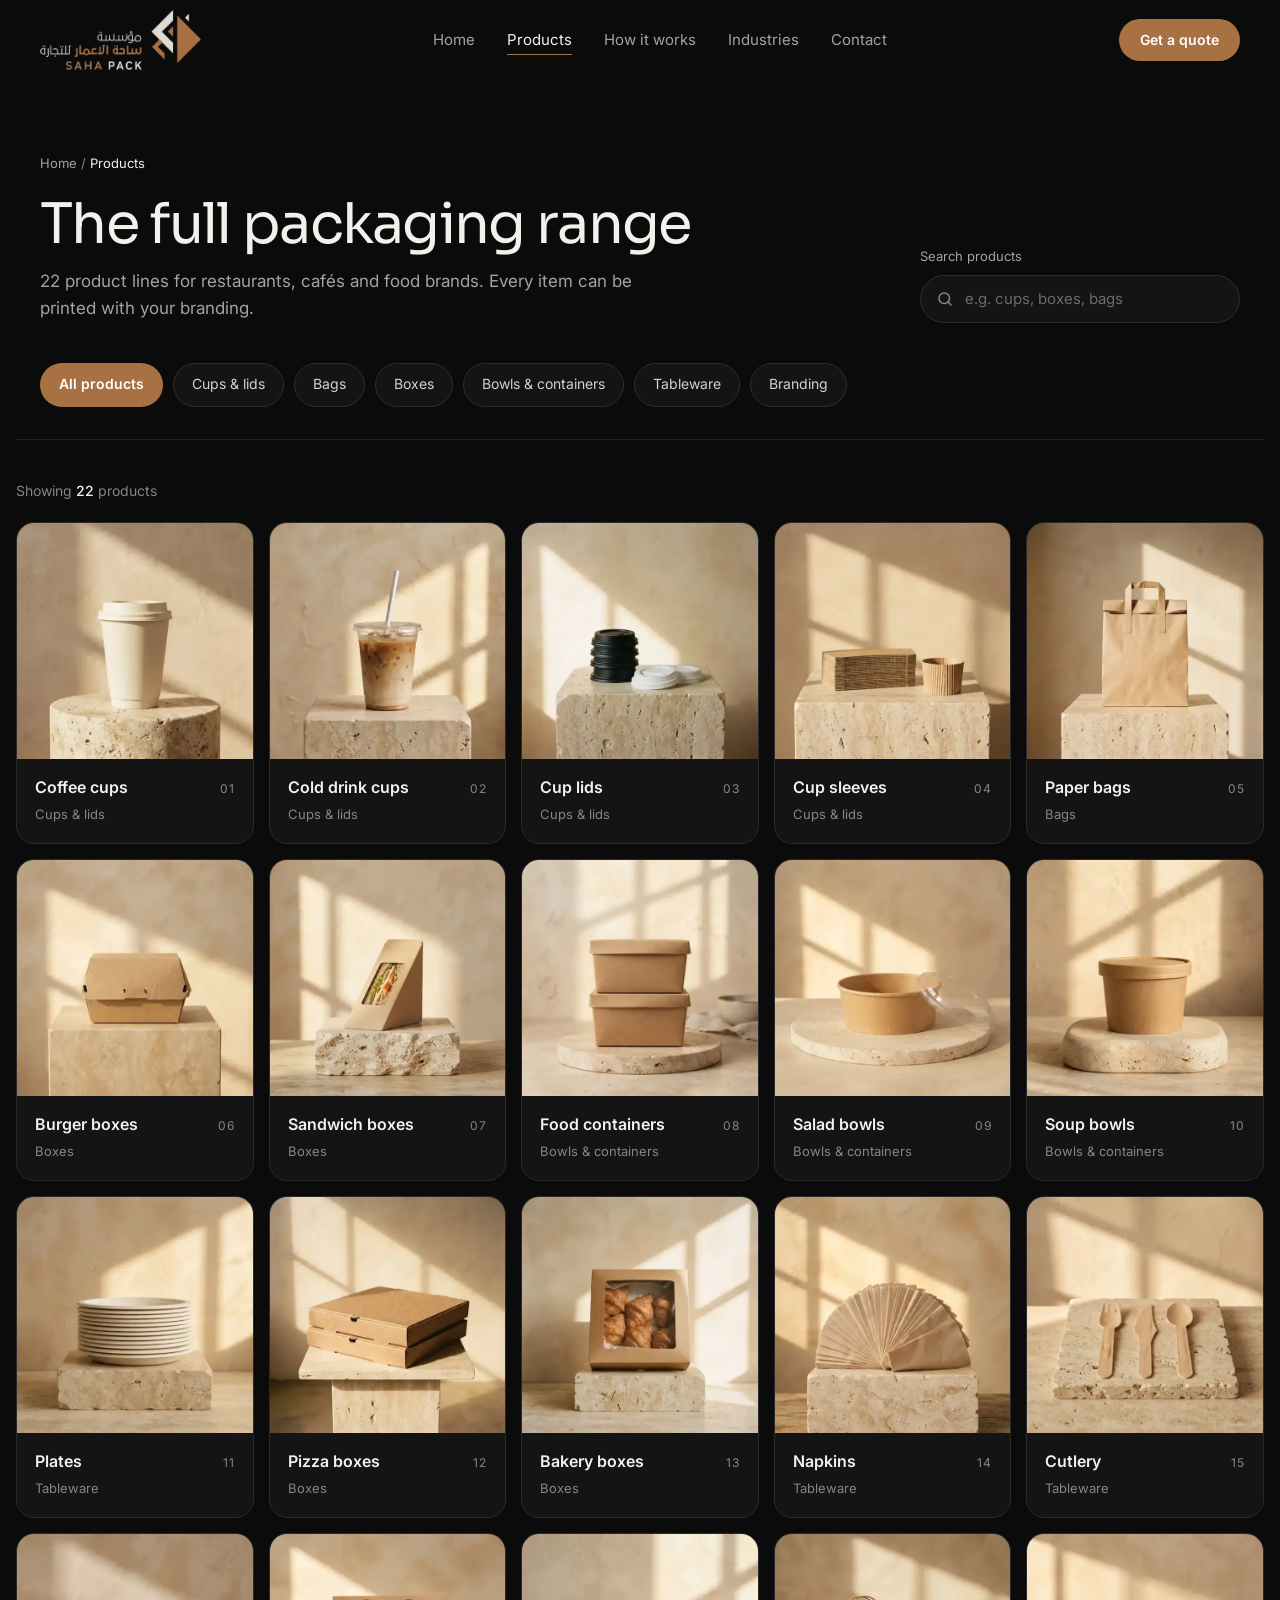
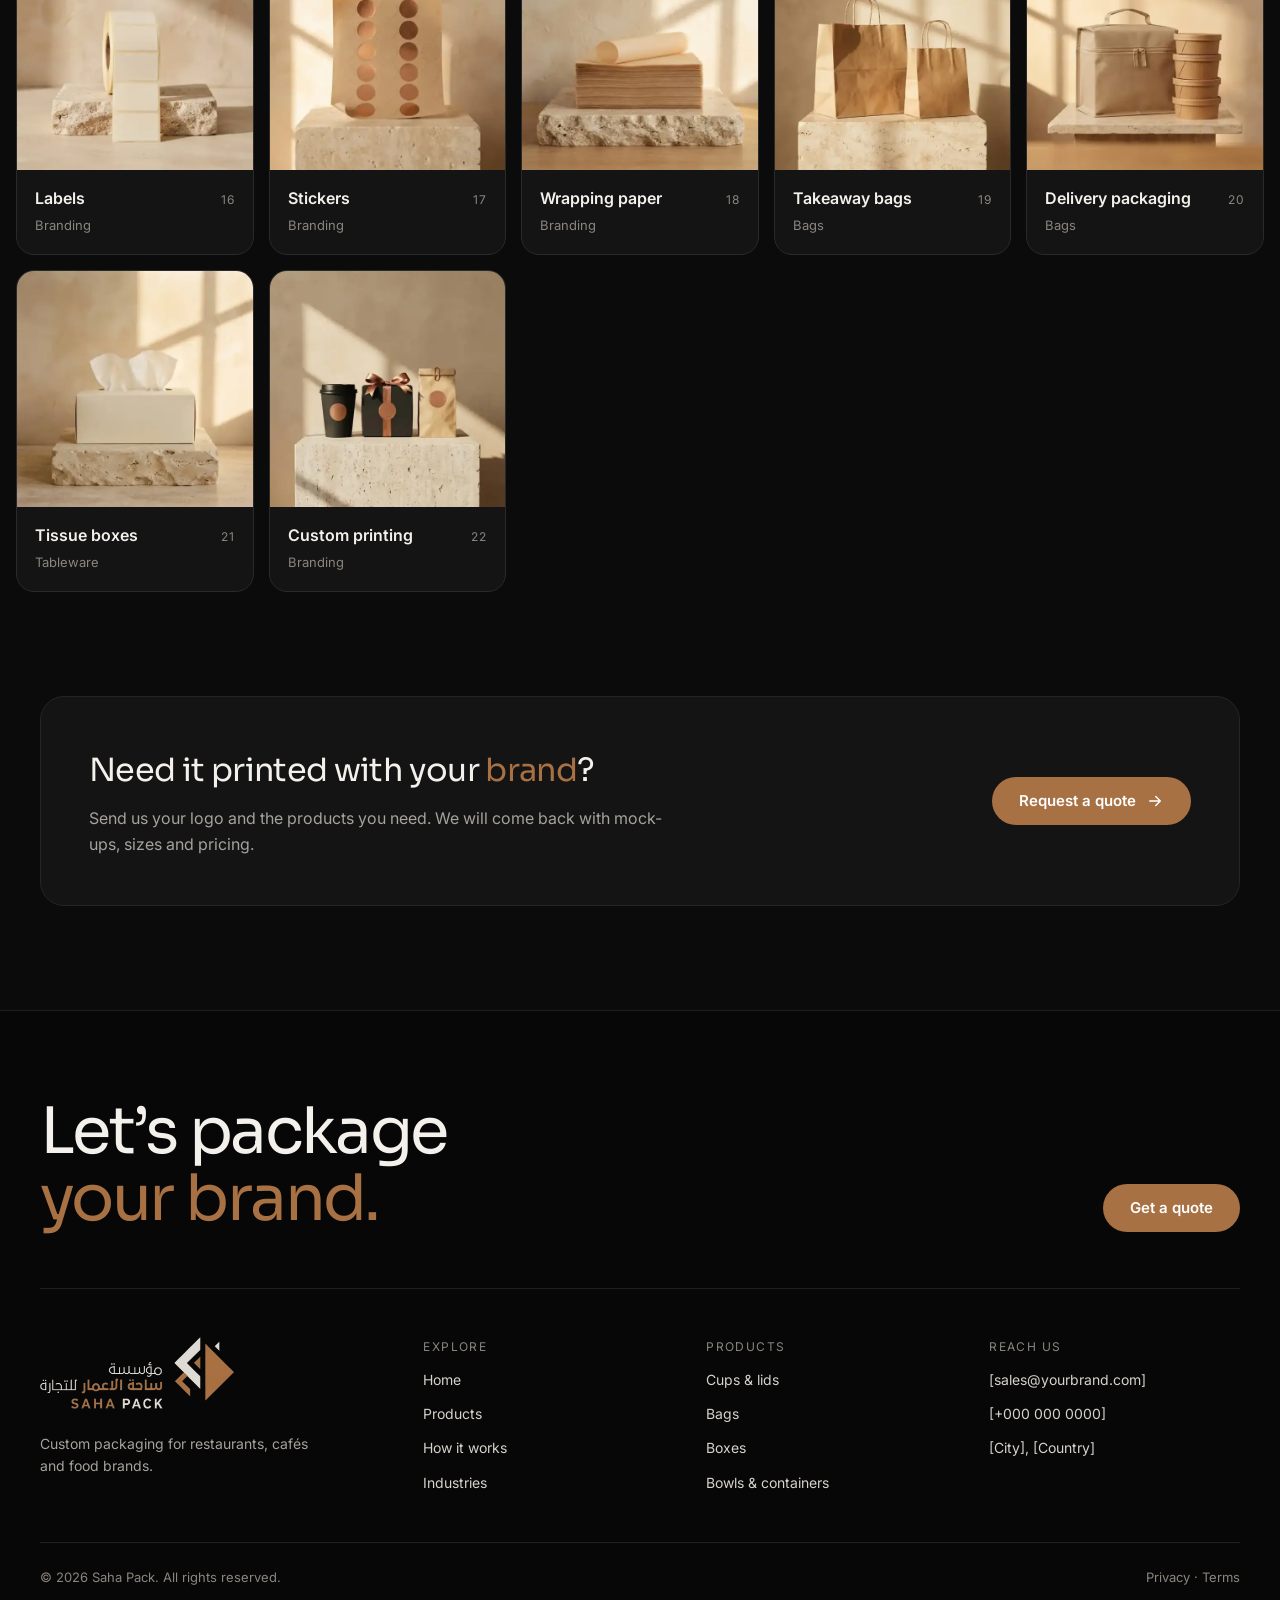
==== commit 92e4c997: "Add Saha Pack logo to header and footer Uses a dark-background version of the logo with the grey par" ====
--- a/products.html
+++ b/products.html
@@ -17,8 +17,8 @@
 
   <header class="site-header">
     <div class="container nav-bar">
-      <a class="logo" href="/" aria-label="Saha Pack home">
-        <span class="logo__word"><span>SAHA</span> <span>PACK</span></span>
+      <a class="logo" href="/" aria-label="Saha Pack, home">
+        <img class="logo__img" src="/assets/img/logo.webp" width="734" height="273" alt="Saha Pack">
       </a>
       <nav aria-label="Main">
         <ul class="nav-links">
@@ -128,7 +128,7 @@
       </div>
       <div class="footer-grid">
         <div>
-          <a class="logo" href="/" aria-label="Saha Pack home"><span class="logo__word"><span>SAHA</span> <span>PACK</span></span></a>
+          <a class="logo" href="/" aria-label="Saha Pack, home"><img class="logo__img" src="/assets/img/logo.webp" width="734" height="273" alt="Saha Pack"></a>
           <p>Custom packaging for restaurants, cafés and food brands.</p>
         </div>
         <nav class="footer-col" aria-label="Explore">
--- a/assets/css/styles.css
+++ b/assets/css/styles.css
@@ -120,12 +120,9 @@
 .nav-bar { display: flex; align-items: center; justify-content: space-between; gap: 24px; height: 80px; }
 
 .logo { display: inline-flex; flex-direction: column; line-height: 1; }
-.logo__word {
-  font-family: var(--font-display); font-weight: 600; font-size: 20px; letter-spacing: 0.14em;
-}
-.logo__word span:first-child { color: var(--accent); }
-.logo__word span:last-child { color: var(--text-2); }
-.logo__sub { margin-top: 6px; font-size: 10px; letter-spacing: 0.3em; color: var(--faint); text-transform: uppercase; }
+.logo__img { height: 60px; width: auto; transition: opacity 0.25s var(--ease-out); }
+.logo:hover .logo__img { opacity: 0.85; }
+.site-footer .logo__img { height: 72px; }
 
 .nav-links { display: flex; gap: 32px; font-size: 15px; }
 .nav-links a { position: relative; color: var(--muted); padding: 6px 0; transition: color 0.2s; }
@@ -547,6 +544,7 @@
 
 @media (max-width: 600px) {
   :root { --gutter: 16px; }
+  .logo__img { height: 46px; }
   .hero { padding-top: 56px; }
   .hero__frame { aspect-ratio: 4 / 3.4; border-radius: 20px; }
   .float-card { left: 12px; right: 12px; bottom: 12px; }
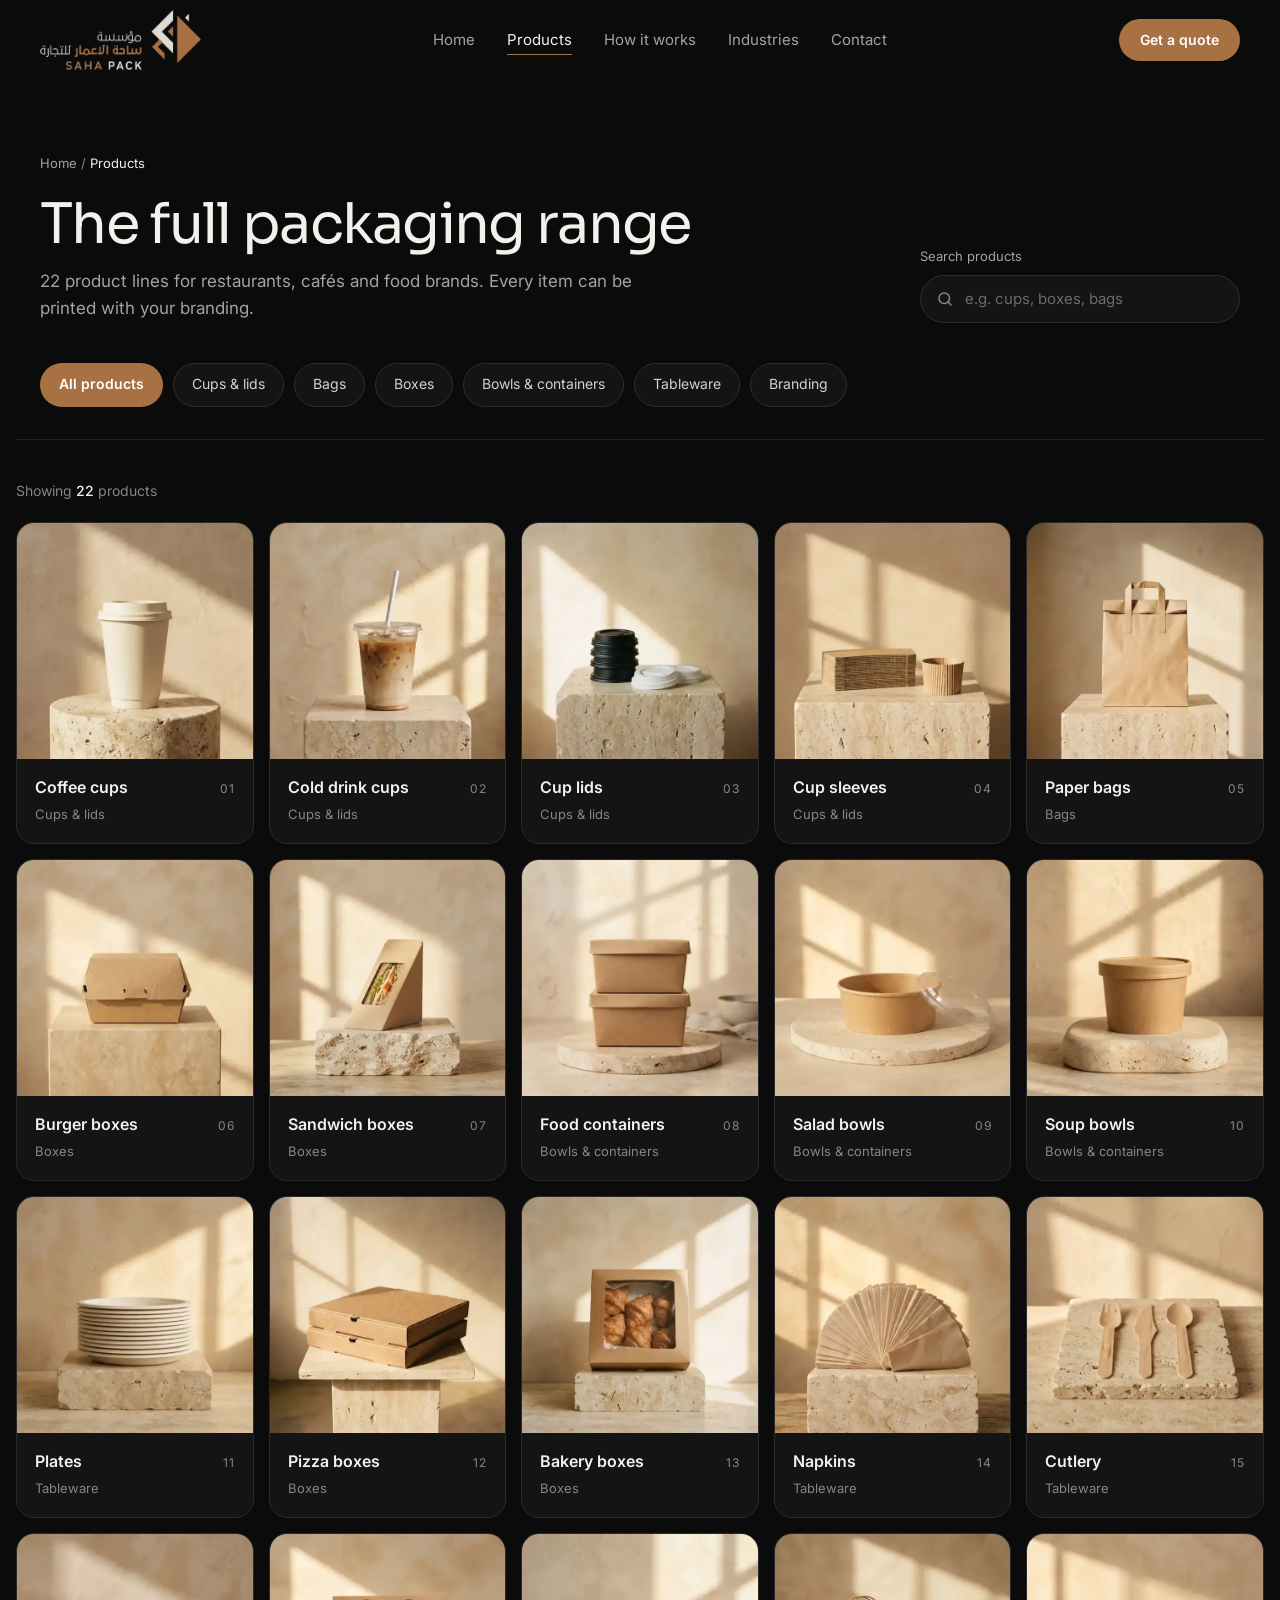
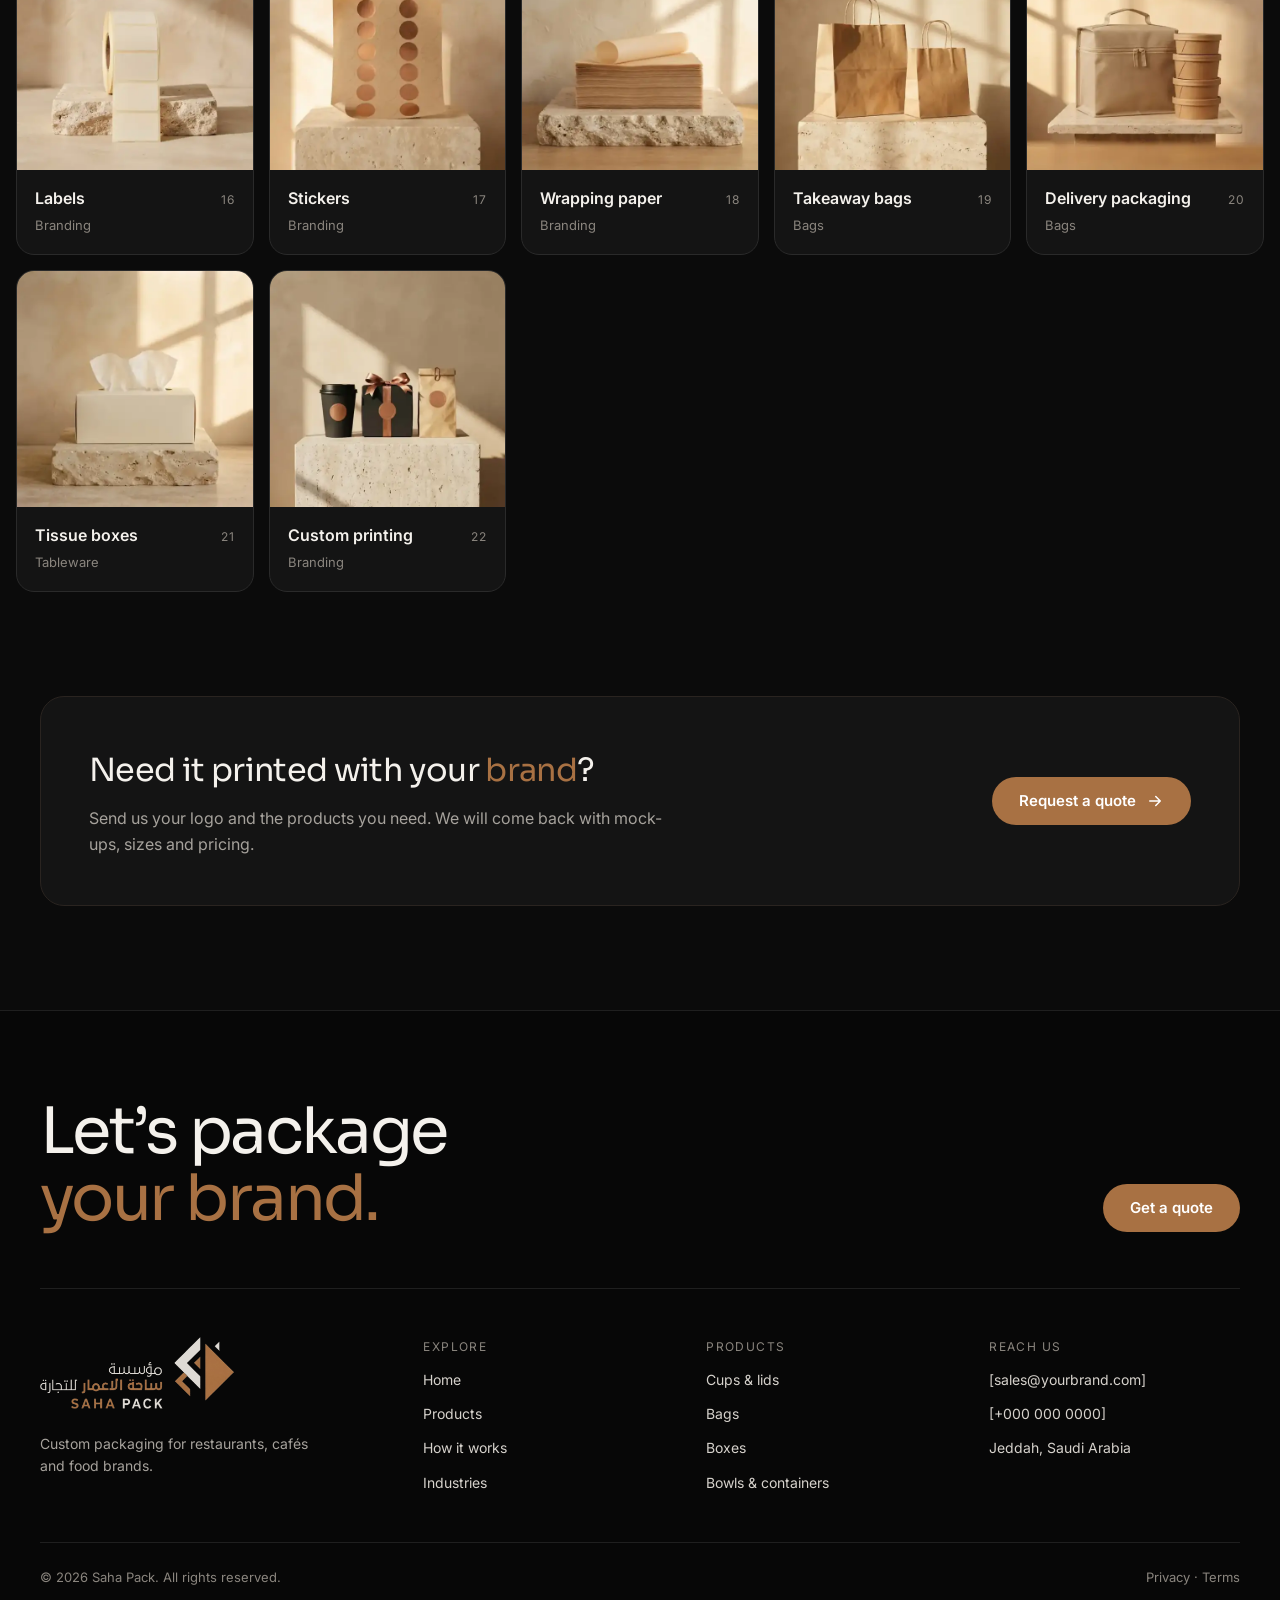
==== commit c3621ee6: "Set location to Jeddah, Saudi Arabia Co-Authored-By: Claude Opus 5.5 <noreply@anthropic.com> Claude-" ====
--- a/products.html
+++ b/products.html
@@ -141,7 +141,7 @@
         </nav>
         <div class="footer-col">
           <span class="label-sm">Reach us</span>
-          <a href="mailto:sales@yourbrand.com">[sales@yourbrand.com]</a><span>[+000 000 0000]</span><span>[City], [Country]</span>
+          <a href="mailto:sales@yourbrand.com">[sales@yourbrand.com]</a><span>[+000 000 0000]</span><span>Jeddah, Saudi Arabia</span>
         </div>
       </div>
       <div class="footer-bottom">
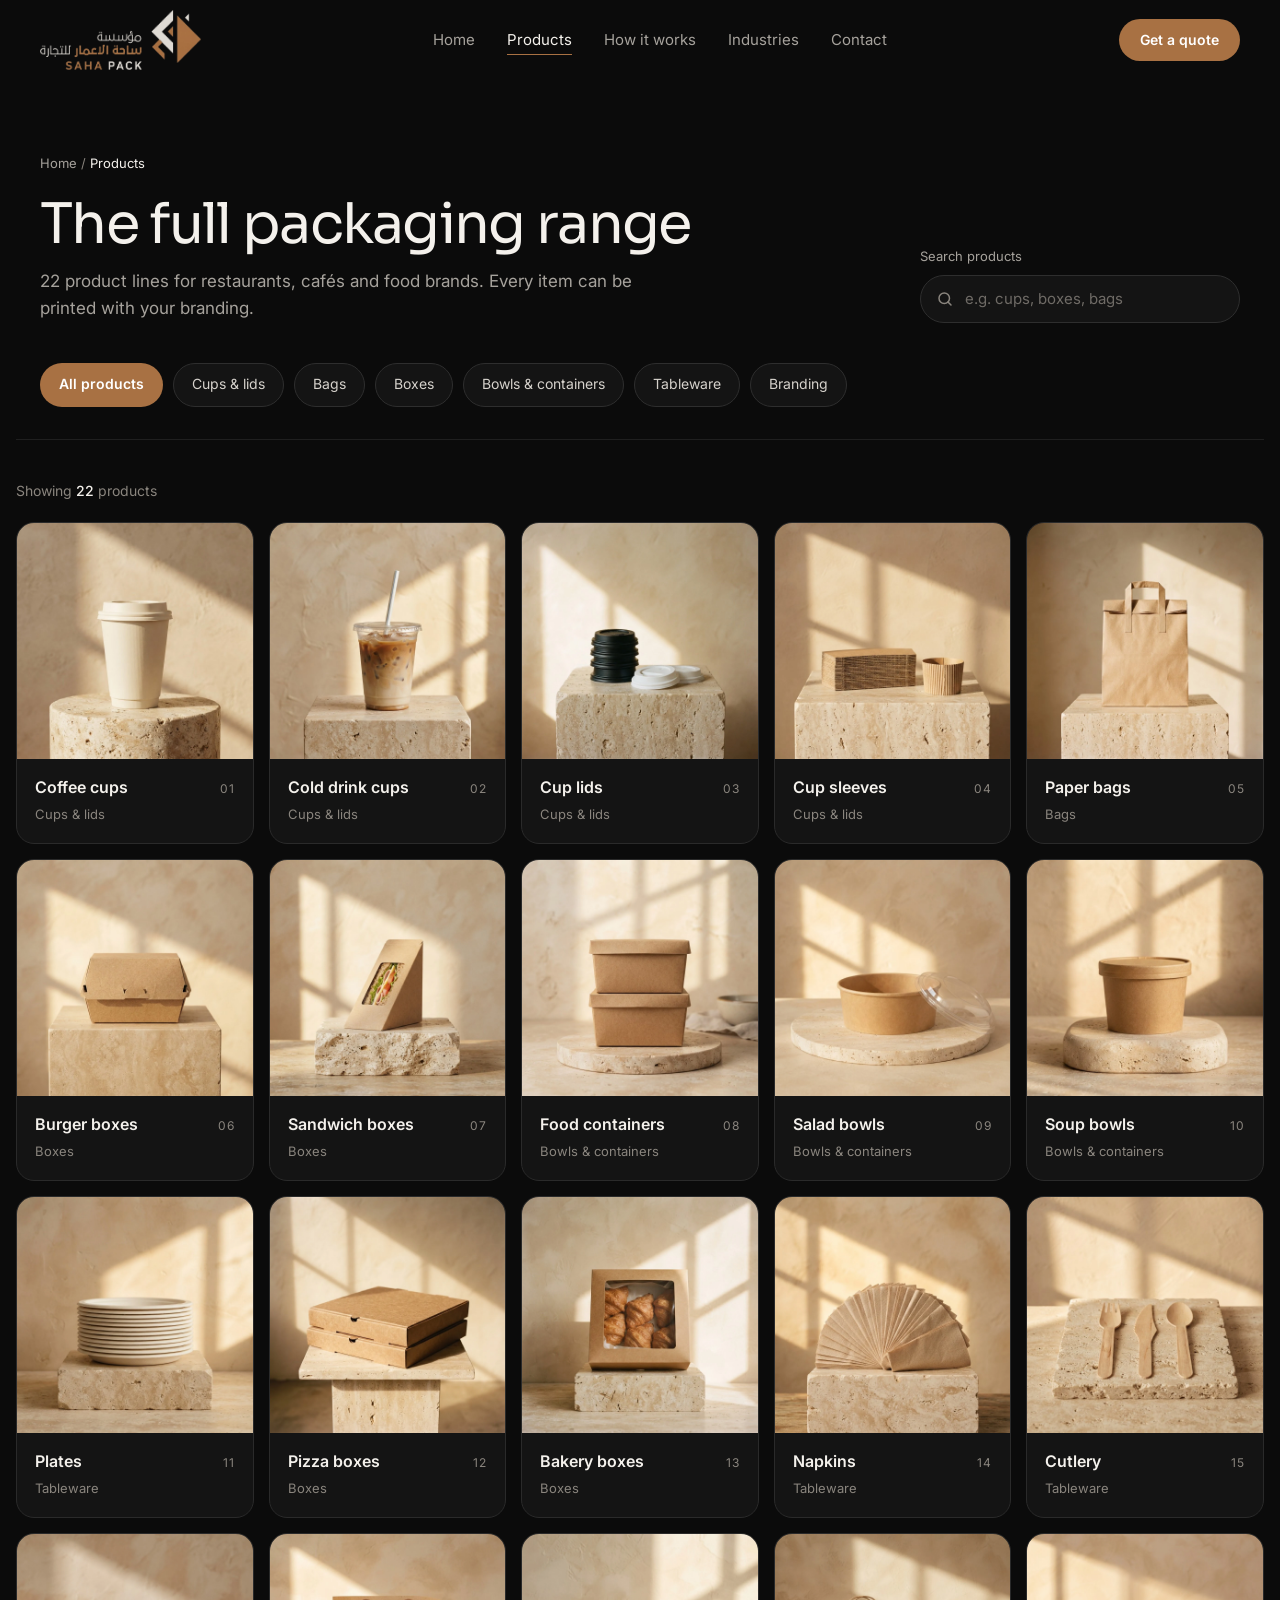
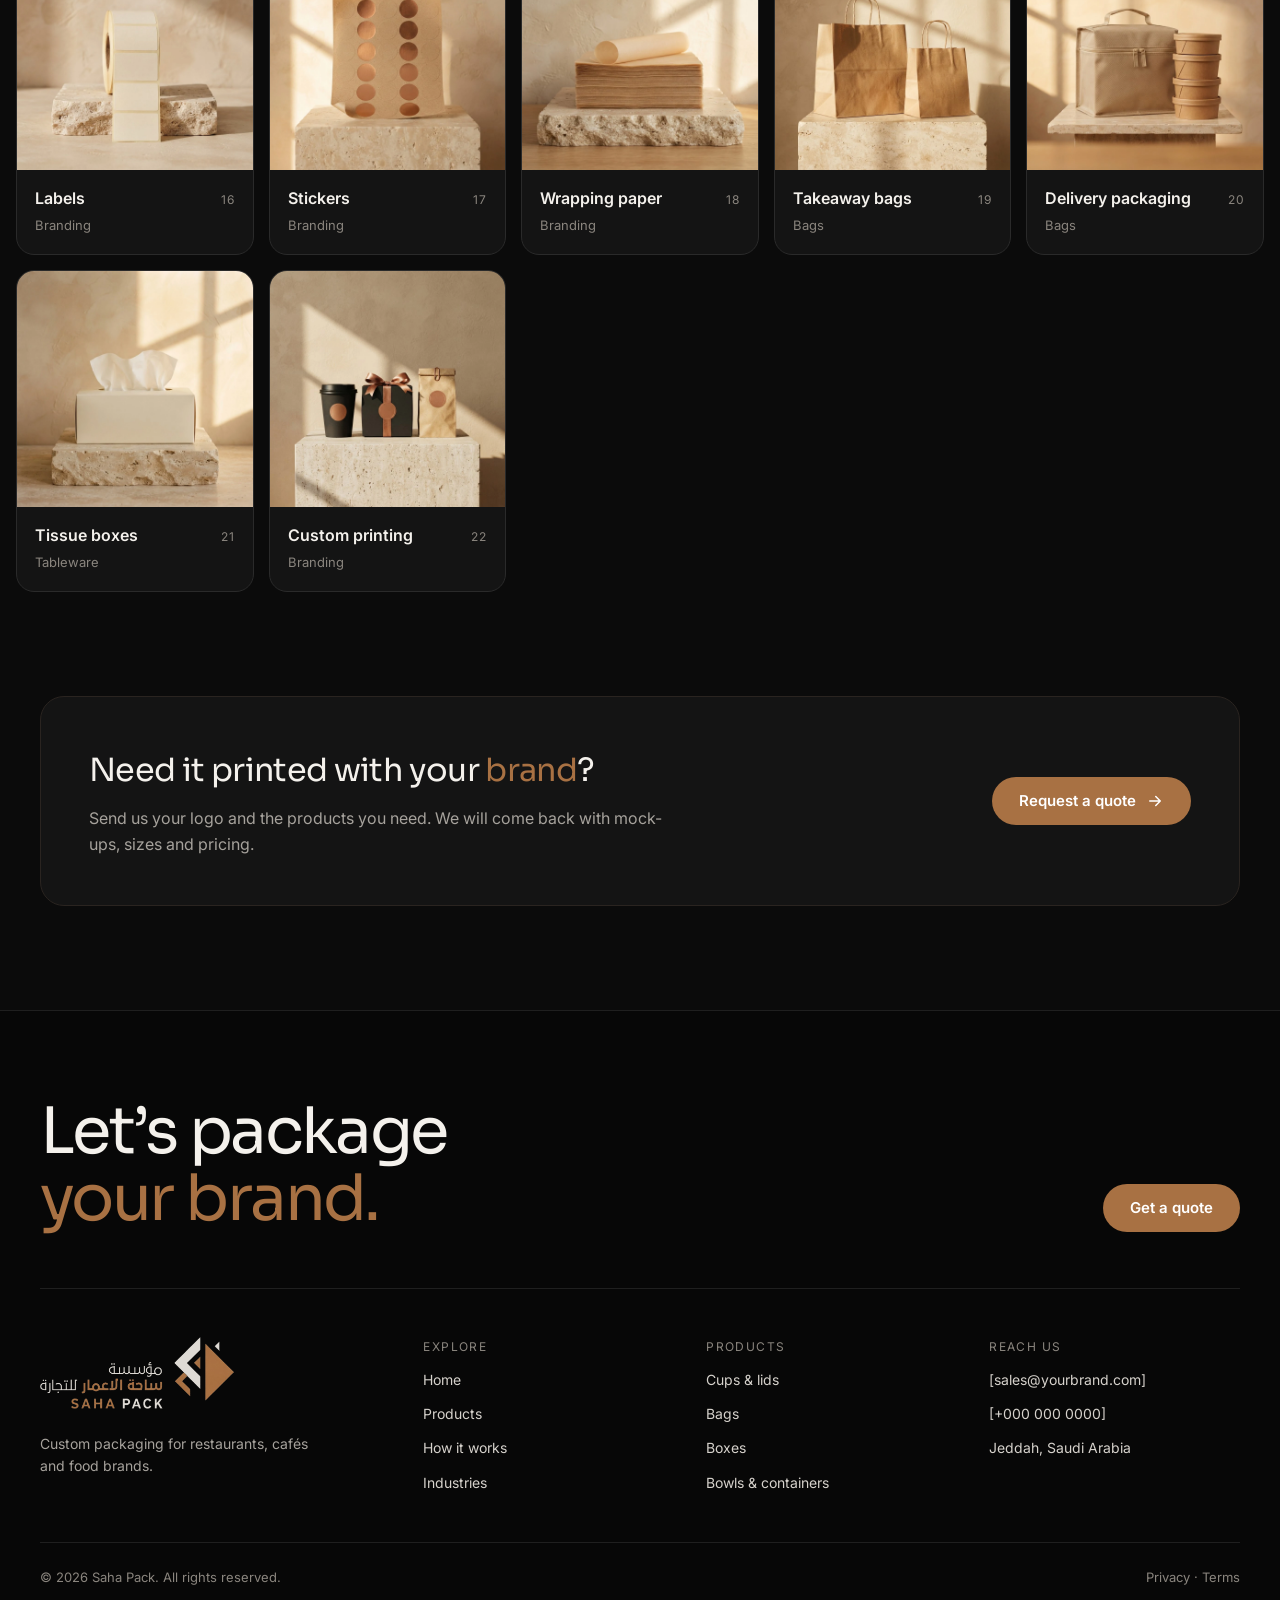
==== commit 8c2040de: "Use full-resolution photos to fix blurry images Re-exported every photo from Figma at its native siz" ====
--- a/products.html
+++ b/products.html
@@ -81,28 +81,28 @@
     <section class="results container" aria-label="Products">
       <p class="results__count" aria-live="polite">Showing <b data-count>22</b> products</p>
       <div class="product-grid product-grid--5" data-product-grid data-reveal>
-        <a class="card" href="/#contact" data-cat="cups" data-name="coffee cups"><div class="card__media"><img src="/assets/img/coffee-cups.webp" width="800" height="800" loading="lazy" decoding="async" alt="Cream double-wall coffee cup with lid"></div><span class="card__go" aria-hidden="true"><svg viewBox="0 0 24 24" fill="none" stroke="currentColor" stroke-width="2" stroke-linecap="round" stroke-linejoin="round"><path d="M5 12h14M13 6l6 6-6 6"/></svg></span><div class="card__info"><div class="card__row"><span class="card__name">Coffee cups</span><span class="card__num">01</span></div><span class="card__cat">Cups &amp; lids</span></div></a>
-        <a class="card" href="/#contact" data-cat="cups" data-name="cold drink cups"><div class="card__media"><img src="/assets/img/cold-drink-cups.webp" width="800" height="800" loading="lazy" decoding="async" alt="Clear cold drink cup with iced latte and straw"></div><span class="card__go" aria-hidden="true"><svg viewBox="0 0 24 24" fill="none" stroke="currentColor" stroke-width="2" stroke-linecap="round" stroke-linejoin="round"><path d="M5 12h14M13 6l6 6-6 6"/></svg></span><div class="card__info"><div class="card__row"><span class="card__name">Cold drink cups</span><span class="card__num">02</span></div><span class="card__cat">Cups &amp; lids</span></div></a>
-        <a class="card" href="/#contact" data-cat="cups" data-name="cup lids"><div class="card__media"><img src="/assets/img/cup-lids.webp" width="800" height="800" loading="lazy" decoding="async" alt="Stack of black sip lids beside white lids"></div><span class="card__go" aria-hidden="true"><svg viewBox="0 0 24 24" fill="none" stroke="currentColor" stroke-width="2" stroke-linecap="round" stroke-linejoin="round"><path d="M5 12h14M13 6l6 6-6 6"/></svg></span><div class="card__info"><div class="card__row"><span class="card__name">Cup lids</span><span class="card__num">03</span></div><span class="card__cat">Cups &amp; lids</span></div></a>
-        <a class="card" href="/#contact" data-cat="cups" data-name="cup sleeves"><div class="card__media"><img src="/assets/img/cup-sleeves.webp" width="800" height="800" loading="lazy" decoding="async" alt="Kraft corrugated cup sleeves"></div><span class="card__go" aria-hidden="true"><svg viewBox="0 0 24 24" fill="none" stroke="currentColor" stroke-width="2" stroke-linecap="round" stroke-linejoin="round"><path d="M5 12h14M13 6l6 6-6 6"/></svg></span><div class="card__info"><div class="card__row"><span class="card__name">Cup sleeves</span><span class="card__num">04</span></div><span class="card__cat">Cups &amp; lids</span></div></a>
-        <a class="card" href="/#contact" data-cat="bags" data-name="paper bags"><div class="card__media"><img src="/assets/img/paper-bags.webp" width="800" height="800" loading="lazy" decoding="async" alt="Kraft paper bag with flat handles"></div><span class="card__go" aria-hidden="true"><svg viewBox="0 0 24 24" fill="none" stroke="currentColor" stroke-width="2" stroke-linecap="round" stroke-linejoin="round"><path d="M5 12h14M13 6l6 6-6 6"/></svg></span><div class="card__info"><div class="card__row"><span class="card__name">Paper bags</span><span class="card__num">05</span></div><span class="card__cat">Bags</span></div></a>
-        <a class="card" href="/#contact" data-cat="boxes" data-name="burger boxes"><div class="card__media"><img src="/assets/img/burger-boxes.webp" width="800" height="800" loading="lazy" decoding="async" alt="Kraft clamshell burger box"></div><span class="card__go" aria-hidden="true"><svg viewBox="0 0 24 24" fill="none" stroke="currentColor" stroke-width="2" stroke-linecap="round" stroke-linejoin="round"><path d="M5 12h14M13 6l6 6-6 6"/></svg></span><div class="card__info"><div class="card__row"><span class="card__name">Burger boxes</span><span class="card__num">06</span></div><span class="card__cat">Boxes</span></div></a>
-        <a class="card" href="/#contact" data-cat="boxes" data-name="sandwich boxes"><div class="card__media"><img src="/assets/img/sandwich-boxes.webp" width="800" height="800" loading="lazy" decoding="async" alt="Kraft sandwich wedge box with window"></div><span class="card__go" aria-hidden="true"><svg viewBox="0 0 24 24" fill="none" stroke="currentColor" stroke-width="2" stroke-linecap="round" stroke-linejoin="round"><path d="M5 12h14M13 6l6 6-6 6"/></svg></span><div class="card__info"><div class="card__row"><span class="card__name">Sandwich boxes</span><span class="card__num">07</span></div><span class="card__cat">Boxes</span></div></a>
-        <a class="card" href="/#contact" data-cat="bowls" data-name="food containers"><div class="card__media"><img src="/assets/img/food-containers.webp" width="800" height="800" loading="lazy" decoding="async" alt="Two stacked kraft food containers with lids"></div><span class="card__go" aria-hidden="true"><svg viewBox="0 0 24 24" fill="none" stroke="currentColor" stroke-width="2" stroke-linecap="round" stroke-linejoin="round"><path d="M5 12h14M13 6l6 6-6 6"/></svg></span><div class="card__info"><div class="card__row"><span class="card__name">Food containers</span><span class="card__num">08</span></div><span class="card__cat">Bowls &amp; containers</span></div></a>
-        <a class="card" href="/#contact" data-cat="bowls" data-name="salad bowls"><div class="card__media"><img src="/assets/img/salad-bowls.webp" width="800" height="800" loading="lazy" decoding="async" alt="Kraft salad bowl with clear lid"></div><span class="card__go" aria-hidden="true"><svg viewBox="0 0 24 24" fill="none" stroke="currentColor" stroke-width="2" stroke-linecap="round" stroke-linejoin="round"><path d="M5 12h14M13 6l6 6-6 6"/></svg></span><div class="card__info"><div class="card__row"><span class="card__name">Salad bowls</span><span class="card__num">09</span></div><span class="card__cat">Bowls &amp; containers</span></div></a>
-        <a class="card" href="/#contact" data-cat="bowls" data-name="soup bowls"><div class="card__media"><img src="/assets/img/soup-bowls.webp" width="800" height="800" loading="lazy" decoding="async" alt="Kraft soup bowl with fitted lid"></div><span class="card__go" aria-hidden="true"><svg viewBox="0 0 24 24" fill="none" stroke="currentColor" stroke-width="2" stroke-linecap="round" stroke-linejoin="round"><path d="M5 12h14M13 6l6 6-6 6"/></svg></span><div class="card__info"><div class="card__row"><span class="card__name">Soup bowls</span><span class="card__num">10</span></div><span class="card__cat">Bowls &amp; containers</span></div></a>
-        <a class="card" href="/#contact" data-cat="tableware" data-name="plates"><div class="card__media"><img src="/assets/img/plates.webp" width="800" height="800" loading="lazy" decoding="async" alt="Stack of plant-fibre plates"></div><span class="card__go" aria-hidden="true"><svg viewBox="0 0 24 24" fill="none" stroke="currentColor" stroke-width="2" stroke-linecap="round" stroke-linejoin="round"><path d="M5 12h14M13 6l6 6-6 6"/></svg></span><div class="card__info"><div class="card__row"><span class="card__name">Plates</span><span class="card__num">11</span></div><span class="card__cat">Tableware</span></div></a>
-        <a class="card" href="/#contact" data-cat="boxes" data-name="pizza boxes"><div class="card__media"><img src="/assets/img/pizza-boxes.webp" width="800" height="800" loading="lazy" decoding="async" alt="Two stacked kraft pizza boxes"></div><span class="card__go" aria-hidden="true"><svg viewBox="0 0 24 24" fill="none" stroke="currentColor" stroke-width="2" stroke-linecap="round" stroke-linejoin="round"><path d="M5 12h14M13 6l6 6-6 6"/></svg></span><div class="card__info"><div class="card__row"><span class="card__name">Pizza boxes</span><span class="card__num">12</span></div><span class="card__cat">Boxes</span></div></a>
-        <a class="card" href="/#contact" data-cat="boxes" data-name="bakery boxes"><div class="card__media"><img src="/assets/img/bakery-boxes.webp" width="800" height="800" loading="lazy" decoding="async" alt="Kraft bakery box with window showing croissants"></div><span class="card__go" aria-hidden="true"><svg viewBox="0 0 24 24" fill="none" stroke="currentColor" stroke-width="2" stroke-linecap="round" stroke-linejoin="round"><path d="M5 12h14M13 6l6 6-6 6"/></svg></span><div class="card__info"><div class="card__row"><span class="card__name">Bakery boxes</span><span class="card__num">13</span></div><span class="card__cat">Boxes</span></div></a>
-        <a class="card" href="/#contact" data-cat="tableware" data-name="napkins"><div class="card__media"><img src="/assets/img/napkins.webp" width="800" height="800" loading="lazy" decoding="async" alt="Fanned stack of natural paper napkins"></div><span class="card__go" aria-hidden="true"><svg viewBox="0 0 24 24" fill="none" stroke="currentColor" stroke-width="2" stroke-linecap="round" stroke-linejoin="round"><path d="M5 12h14M13 6l6 6-6 6"/></svg></span><div class="card__info"><div class="card__row"><span class="card__name">Napkins</span><span class="card__num">14</span></div><span class="card__cat">Tableware</span></div></a>
-        <a class="card" href="/#contact" data-cat="tableware" data-name="cutlery"><div class="card__media"><img src="/assets/img/cutlery.webp" width="800" height="800" loading="lazy" decoding="async" alt="Wooden fork, knife and spoon"></div><span class="card__go" aria-hidden="true"><svg viewBox="0 0 24 24" fill="none" stroke="currentColor" stroke-width="2" stroke-linecap="round" stroke-linejoin="round"><path d="M5 12h14M13 6l6 6-6 6"/></svg></span><div class="card__info"><div class="card__row"><span class="card__name">Cutlery</span><span class="card__num">15</span></div><span class="card__cat">Tableware</span></div></a>
-        <a class="card" href="/#contact" data-cat="branding" data-name="labels"><div class="card__media"><img src="/assets/img/labels.webp" width="800" height="800" loading="lazy" decoding="async" alt="Roll of blank cream labels"></div><span class="card__go" aria-hidden="true"><svg viewBox="0 0 24 24" fill="none" stroke="currentColor" stroke-width="2" stroke-linecap="round" stroke-linejoin="round"><path d="M5 12h14M13 6l6 6-6 6"/></svg></span><div class="card__info"><div class="card__row"><span class="card__name">Labels</span><span class="card__num">16</span></div><span class="card__cat">Branding</span></div></a>
-        <a class="card" href="/#contact" data-cat="branding" data-name="stickers"><div class="card__media"><img src="/assets/img/stickers.webp" width="800" height="800" loading="lazy" decoding="async" alt="Sheet of round copper and kraft stickers"></div><span class="card__go" aria-hidden="true"><svg viewBox="0 0 24 24" fill="none" stroke="currentColor" stroke-width="2" stroke-linecap="round" stroke-linejoin="round"><path d="M5 12h14M13 6l6 6-6 6"/></svg></span><div class="card__info"><div class="card__row"><span class="card__name">Stickers</span><span class="card__num">17</span></div><span class="card__cat">Branding</span></div></a>
-        <a class="card" href="/#contact" data-cat="branding" data-name="wrapping paper"><div class="card__media"><img src="/assets/img/wrapping-paper.webp" width="800" height="800" loading="lazy" decoding="async" alt="Stack of greaseproof wrapping paper"></div><span class="card__go" aria-hidden="true"><svg viewBox="0 0 24 24" fill="none" stroke="currentColor" stroke-width="2" stroke-linecap="round" stroke-linejoin="round"><path d="M5 12h14M13 6l6 6-6 6"/></svg></span><div class="card__info"><div class="card__row"><span class="card__name">Wrapping paper</span><span class="card__num">18</span></div><span class="card__cat">Branding</span></div></a>
-        <a class="card" href="/#contact" data-cat="bags" data-name="takeaway bags"><div class="card__media"><img src="/assets/img/takeaway-bags.webp" width="800" height="800" loading="lazy" decoding="async" alt="Two kraft takeaway bags with twisted handles"></div><span class="card__go" aria-hidden="true"><svg viewBox="0 0 24 24" fill="none" stroke="currentColor" stroke-width="2" stroke-linecap="round" stroke-linejoin="round"><path d="M5 12h14M13 6l6 6-6 6"/></svg></span><div class="card__info"><div class="card__row"><span class="card__name">Takeaway bags</span><span class="card__num">19</span></div><span class="card__cat">Bags</span></div></a>
-        <a class="card" href="/#contact" data-cat="bags" data-name="delivery packaging"><div class="card__media"><img src="/assets/img/delivery-packaging.webp" width="800" height="800" loading="lazy" decoding="async" alt="Insulated delivery bag beside stacked kraft containers"></div><span class="card__go" aria-hidden="true"><svg viewBox="0 0 24 24" fill="none" stroke="currentColor" stroke-width="2" stroke-linecap="round" stroke-linejoin="round"><path d="M5 12h14M13 6l6 6-6 6"/></svg></span><div class="card__info"><div class="card__row"><span class="card__name">Delivery packaging</span><span class="card__num">20</span></div><span class="card__cat">Bags</span></div></a>
-        <a class="card" href="/#contact" data-cat="tableware" data-name="tissue boxes"><div class="card__media"><img src="/assets/img/tissue-boxes.webp" width="800" height="800" loading="lazy" decoding="async" alt="Cream tissue box"></div><span class="card__go" aria-hidden="true"><svg viewBox="0 0 24 24" fill="none" stroke="currentColor" stroke-width="2" stroke-linecap="round" stroke-linejoin="round"><path d="M5 12h14M13 6l6 6-6 6"/></svg></span><div class="card__info"><div class="card__row"><span class="card__name">Tissue boxes</span><span class="card__num">21</span></div><span class="card__cat">Tableware</span></div></a>
-        <a class="card" href="/#contact" data-cat="branding" data-name="custom printing printed branded"><div class="card__media"><img src="/assets/img/custom-printing.webp" width="800" height="800" loading="lazy" decoding="async" alt="Black cup, gift box and kraft pouch with copper seals"></div><span class="card__go" aria-hidden="true"><svg viewBox="0 0 24 24" fill="none" stroke="currentColor" stroke-width="2" stroke-linecap="round" stroke-linejoin="round"><path d="M5 12h14M13 6l6 6-6 6"/></svg></span><div class="card__info"><div class="card__row"><span class="card__name">Custom printing</span><span class="card__num">22</span></div><span class="card__cat">Branding</span></div></a>
+        <a class="card" href="/#contact" data-cat="cups" data-name="coffee cups"><div class="card__media"><img src="/assets/img/coffee-cups.webp" width="1024" height="1024" loading="lazy" decoding="async" alt="Cream double-wall coffee cup with lid"></div><span class="card__go" aria-hidden="true"><svg viewBox="0 0 24 24" fill="none" stroke="currentColor" stroke-width="2" stroke-linecap="round" stroke-linejoin="round"><path d="M5 12h14M13 6l6 6-6 6"/></svg></span><div class="card__info"><div class="card__row"><span class="card__name">Coffee cups</span><span class="card__num">01</span></div><span class="card__cat">Cups &amp; lids</span></div></a>
+        <a class="card" href="/#contact" data-cat="cups" data-name="cold drink cups"><div class="card__media"><img src="/assets/img/cold-drink-cups.webp" width="1024" height="1024" loading="lazy" decoding="async" alt="Clear cold drink cup with iced latte and straw"></div><span class="card__go" aria-hidden="true"><svg viewBox="0 0 24 24" fill="none" stroke="currentColor" stroke-width="2" stroke-linecap="round" stroke-linejoin="round"><path d="M5 12h14M13 6l6 6-6 6"/></svg></span><div class="card__info"><div class="card__row"><span class="card__name">Cold drink cups</span><span class="card__num">02</span></div><span class="card__cat">Cups &amp; lids</span></div></a>
+        <a class="card" href="/#contact" data-cat="cups" data-name="cup lids"><div class="card__media"><img src="/assets/img/cup-lids.webp" width="1024" height="1024" loading="lazy" decoding="async" alt="Stack of black sip lids beside white lids"></div><span class="card__go" aria-hidden="true"><svg viewBox="0 0 24 24" fill="none" stroke="currentColor" stroke-width="2" stroke-linecap="round" stroke-linejoin="round"><path d="M5 12h14M13 6l6 6-6 6"/></svg></span><div class="card__info"><div class="card__row"><span class="card__name">Cup lids</span><span class="card__num">03</span></div><span class="card__cat">Cups &amp; lids</span></div></a>
+        <a class="card" href="/#contact" data-cat="cups" data-name="cup sleeves"><div class="card__media"><img src="/assets/img/cup-sleeves.webp" width="1024" height="1024" loading="lazy" decoding="async" alt="Kraft corrugated cup sleeves"></div><span class="card__go" aria-hidden="true"><svg viewBox="0 0 24 24" fill="none" stroke="currentColor" stroke-width="2" stroke-linecap="round" stroke-linejoin="round"><path d="M5 12h14M13 6l6 6-6 6"/></svg></span><div class="card__info"><div class="card__row"><span class="card__name">Cup sleeves</span><span class="card__num">04</span></div><span class="card__cat">Cups &amp; lids</span></div></a>
+        <a class="card" href="/#contact" data-cat="bags" data-name="paper bags"><div class="card__media"><img src="/assets/img/paper-bags.webp" width="1024" height="1024" loading="lazy" decoding="async" alt="Kraft paper bag with flat handles"></div><span class="card__go" aria-hidden="true"><svg viewBox="0 0 24 24" fill="none" stroke="currentColor" stroke-width="2" stroke-linecap="round" stroke-linejoin="round"><path d="M5 12h14M13 6l6 6-6 6"/></svg></span><div class="card__info"><div class="card__row"><span class="card__name">Paper bags</span><span class="card__num">05</span></div><span class="card__cat">Bags</span></div></a>
+        <a class="card" href="/#contact" data-cat="boxes" data-name="burger boxes"><div class="card__media"><img src="/assets/img/burger-boxes.webp" width="1024" height="1024" loading="lazy" decoding="async" alt="Kraft clamshell burger box"></div><span class="card__go" aria-hidden="true"><svg viewBox="0 0 24 24" fill="none" stroke="currentColor" stroke-width="2" stroke-linecap="round" stroke-linejoin="round"><path d="M5 12h14M13 6l6 6-6 6"/></svg></span><div class="card__info"><div class="card__row"><span class="card__name">Burger boxes</span><span class="card__num">06</span></div><span class="card__cat">Boxes</span></div></a>
+        <a class="card" href="/#contact" data-cat="boxes" data-name="sandwich boxes"><div class="card__media"><img src="/assets/img/sandwich-boxes.webp" width="1024" height="1024" loading="lazy" decoding="async" alt="Kraft sandwich wedge box with window"></div><span class="card__go" aria-hidden="true"><svg viewBox="0 0 24 24" fill="none" stroke="currentColor" stroke-width="2" stroke-linecap="round" stroke-linejoin="round"><path d="M5 12h14M13 6l6 6-6 6"/></svg></span><div class="card__info"><div class="card__row"><span class="card__name">Sandwich boxes</span><span class="card__num">07</span></div><span class="card__cat">Boxes</span></div></a>
+        <a class="card" href="/#contact" data-cat="bowls" data-name="food containers"><div class="card__media"><img src="/assets/img/food-containers.webp" width="1024" height="1024" loading="lazy" decoding="async" alt="Two stacked kraft food containers with lids"></div><span class="card__go" aria-hidden="true"><svg viewBox="0 0 24 24" fill="none" stroke="currentColor" stroke-width="2" stroke-linecap="round" stroke-linejoin="round"><path d="M5 12h14M13 6l6 6-6 6"/></svg></span><div class="card__info"><div class="card__row"><span class="card__name">Food containers</span><span class="card__num">08</span></div><span class="card__cat">Bowls &amp; containers</span></div></a>
+        <a class="card" href="/#contact" data-cat="bowls" data-name="salad bowls"><div class="card__media"><img src="/assets/img/salad-bowls.webp" width="1024" height="1024" loading="lazy" decoding="async" alt="Kraft salad bowl with clear lid"></div><span class="card__go" aria-hidden="true"><svg viewBox="0 0 24 24" fill="none" stroke="currentColor" stroke-width="2" stroke-linecap="round" stroke-linejoin="round"><path d="M5 12h14M13 6l6 6-6 6"/></svg></span><div class="card__info"><div class="card__row"><span class="card__name">Salad bowls</span><span class="card__num">09</span></div><span class="card__cat">Bowls &amp; containers</span></div></a>
+        <a class="card" href="/#contact" data-cat="bowls" data-name="soup bowls"><div class="card__media"><img src="/assets/img/soup-bowls.webp" width="1024" height="1024" loading="lazy" decoding="async" alt="Kraft soup bowl with fitted lid"></div><span class="card__go" aria-hidden="true"><svg viewBox="0 0 24 24" fill="none" stroke="currentColor" stroke-width="2" stroke-linecap="round" stroke-linejoin="round"><path d="M5 12h14M13 6l6 6-6 6"/></svg></span><div class="card__info"><div class="card__row"><span class="card__name">Soup bowls</span><span class="card__num">10</span></div><span class="card__cat">Bowls &amp; containers</span></div></a>
+        <a class="card" href="/#contact" data-cat="tableware" data-name="plates"><div class="card__media"><img src="/assets/img/plates.webp" width="1024" height="1024" loading="lazy" decoding="async" alt="Stack of plant-fibre plates"></div><span class="card__go" aria-hidden="true"><svg viewBox="0 0 24 24" fill="none" stroke="currentColor" stroke-width="2" stroke-linecap="round" stroke-linejoin="round"><path d="M5 12h14M13 6l6 6-6 6"/></svg></span><div class="card__info"><div class="card__row"><span class="card__name">Plates</span><span class="card__num">11</span></div><span class="card__cat">Tableware</span></div></a>
+        <a class="card" href="/#contact" data-cat="boxes" data-name="pizza boxes"><div class="card__media"><img src="/assets/img/pizza-boxes.webp" width="1024" height="1024" loading="lazy" decoding="async" alt="Two stacked kraft pizza boxes"></div><span class="card__go" aria-hidden="true"><svg viewBox="0 0 24 24" fill="none" stroke="currentColor" stroke-width="2" stroke-linecap="round" stroke-linejoin="round"><path d="M5 12h14M13 6l6 6-6 6"/></svg></span><div class="card__info"><div class="card__row"><span class="card__name">Pizza boxes</span><span class="card__num">12</span></div><span class="card__cat">Boxes</span></div></a>
+        <a class="card" href="/#contact" data-cat="boxes" data-name="bakery boxes"><div class="card__media"><img src="/assets/img/bakery-boxes.webp" width="1024" height="1024" loading="lazy" decoding="async" alt="Kraft bakery box with window showing croissants"></div><span class="card__go" aria-hidden="true"><svg viewBox="0 0 24 24" fill="none" stroke="currentColor" stroke-width="2" stroke-linecap="round" stroke-linejoin="round"><path d="M5 12h14M13 6l6 6-6 6"/></svg></span><div class="card__info"><div class="card__row"><span class="card__name">Bakery boxes</span><span class="card__num">13</span></div><span class="card__cat">Boxes</span></div></a>
+        <a class="card" href="/#contact" data-cat="tableware" data-name="napkins"><div class="card__media"><img src="/assets/img/napkins.webp" width="1024" height="1024" loading="lazy" decoding="async" alt="Fanned stack of natural paper napkins"></div><span class="card__go" aria-hidden="true"><svg viewBox="0 0 24 24" fill="none" stroke="currentColor" stroke-width="2" stroke-linecap="round" stroke-linejoin="round"><path d="M5 12h14M13 6l6 6-6 6"/></svg></span><div class="card__info"><div class="card__row"><span class="card__name">Napkins</span><span class="card__num">14</span></div><span class="card__cat">Tableware</span></div></a>
+        <a class="card" href="/#contact" data-cat="tableware" data-name="cutlery"><div class="card__media"><img src="/assets/img/cutlery.webp" width="1024" height="1024" loading="lazy" decoding="async" alt="Wooden fork, knife and spoon"></div><span class="card__go" aria-hidden="true"><svg viewBox="0 0 24 24" fill="none" stroke="currentColor" stroke-width="2" stroke-linecap="round" stroke-linejoin="round"><path d="M5 12h14M13 6l6 6-6 6"/></svg></span><div class="card__info"><div class="card__row"><span class="card__name">Cutlery</span><span class="card__num">15</span></div><span class="card__cat">Tableware</span></div></a>
+        <a class="card" href="/#contact" data-cat="branding" data-name="labels"><div class="card__media"><img src="/assets/img/labels.webp" width="1024" height="1024" loading="lazy" decoding="async" alt="Roll of blank cream labels"></div><span class="card__go" aria-hidden="true"><svg viewBox="0 0 24 24" fill="none" stroke="currentColor" stroke-width="2" stroke-linecap="round" stroke-linejoin="round"><path d="M5 12h14M13 6l6 6-6 6"/></svg></span><div class="card__info"><div class="card__row"><span class="card__name">Labels</span><span class="card__num">16</span></div><span class="card__cat">Branding</span></div></a>
+        <a class="card" href="/#contact" data-cat="branding" data-name="stickers"><div class="card__media"><img src="/assets/img/stickers.webp" width="1024" height="1024" loading="lazy" decoding="async" alt="Sheet of round copper and kraft stickers"></div><span class="card__go" aria-hidden="true"><svg viewBox="0 0 24 24" fill="none" stroke="currentColor" stroke-width="2" stroke-linecap="round" stroke-linejoin="round"><path d="M5 12h14M13 6l6 6-6 6"/></svg></span><div class="card__info"><div class="card__row"><span class="card__name">Stickers</span><span class="card__num">17</span></div><span class="card__cat">Branding</span></div></a>
+        <a class="card" href="/#contact" data-cat="branding" data-name="wrapping paper"><div class="card__media"><img src="/assets/img/wrapping-paper.webp" width="1024" height="1024" loading="lazy" decoding="async" alt="Stack of greaseproof wrapping paper"></div><span class="card__go" aria-hidden="true"><svg viewBox="0 0 24 24" fill="none" stroke="currentColor" stroke-width="2" stroke-linecap="round" stroke-linejoin="round"><path d="M5 12h14M13 6l6 6-6 6"/></svg></span><div class="card__info"><div class="card__row"><span class="card__name">Wrapping paper</span><span class="card__num">18</span></div><span class="card__cat">Branding</span></div></a>
+        <a class="card" href="/#contact" data-cat="bags" data-name="takeaway bags"><div class="card__media"><img src="/assets/img/takeaway-bags.webp" width="1024" height="1024" loading="lazy" decoding="async" alt="Two kraft takeaway bags with twisted handles"></div><span class="card__go" aria-hidden="true"><svg viewBox="0 0 24 24" fill="none" stroke="currentColor" stroke-width="2" stroke-linecap="round" stroke-linejoin="round"><path d="M5 12h14M13 6l6 6-6 6"/></svg></span><div class="card__info"><div class="card__row"><span class="card__name">Takeaway bags</span><span class="card__num">19</span></div><span class="card__cat">Bags</span></div></a>
+        <a class="card" href="/#contact" data-cat="bags" data-name="delivery packaging"><div class="card__media"><img src="/assets/img/delivery-packaging.webp" width="1024" height="1024" loading="lazy" decoding="async" alt="Insulated delivery bag beside stacked kraft containers"></div><span class="card__go" aria-hidden="true"><svg viewBox="0 0 24 24" fill="none" stroke="currentColor" stroke-width="2" stroke-linecap="round" stroke-linejoin="round"><path d="M5 12h14M13 6l6 6-6 6"/></svg></span><div class="card__info"><div class="card__row"><span class="card__name">Delivery packaging</span><span class="card__num">20</span></div><span class="card__cat">Bags</span></div></a>
+        <a class="card" href="/#contact" data-cat="tableware" data-name="tissue boxes"><div class="card__media"><img src="/assets/img/tissue-boxes.webp" width="1024" height="1024" loading="lazy" decoding="async" alt="Cream tissue box"></div><span class="card__go" aria-hidden="true"><svg viewBox="0 0 24 24" fill="none" stroke="currentColor" stroke-width="2" stroke-linecap="round" stroke-linejoin="round"><path d="M5 12h14M13 6l6 6-6 6"/></svg></span><div class="card__info"><div class="card__row"><span class="card__name">Tissue boxes</span><span class="card__num">21</span></div><span class="card__cat">Tableware</span></div></a>
+        <a class="card" href="/#contact" data-cat="branding" data-name="custom printing printed branded"><div class="card__media"><img src="/assets/img/custom-printing.webp" width="1024" height="1024" loading="lazy" decoding="async" alt="Black cup, gift box and kraft pouch with copper seals"></div><span class="card__go" aria-hidden="true"><svg viewBox="0 0 24 24" fill="none" stroke="currentColor" stroke-width="2" stroke-linecap="round" stroke-linejoin="round"><path d="M5 12h14M13 6l6 6-6 6"/></svg></span><div class="card__info"><div class="card__row"><span class="card__name">Custom printing</span><span class="card__num">22</span></div><span class="card__cat">Branding</span></div></a>
       </div>
       <p class="empty" data-empty>No products match that search. Try “cups”, “boxes” or “bags”.</p>
     </section>
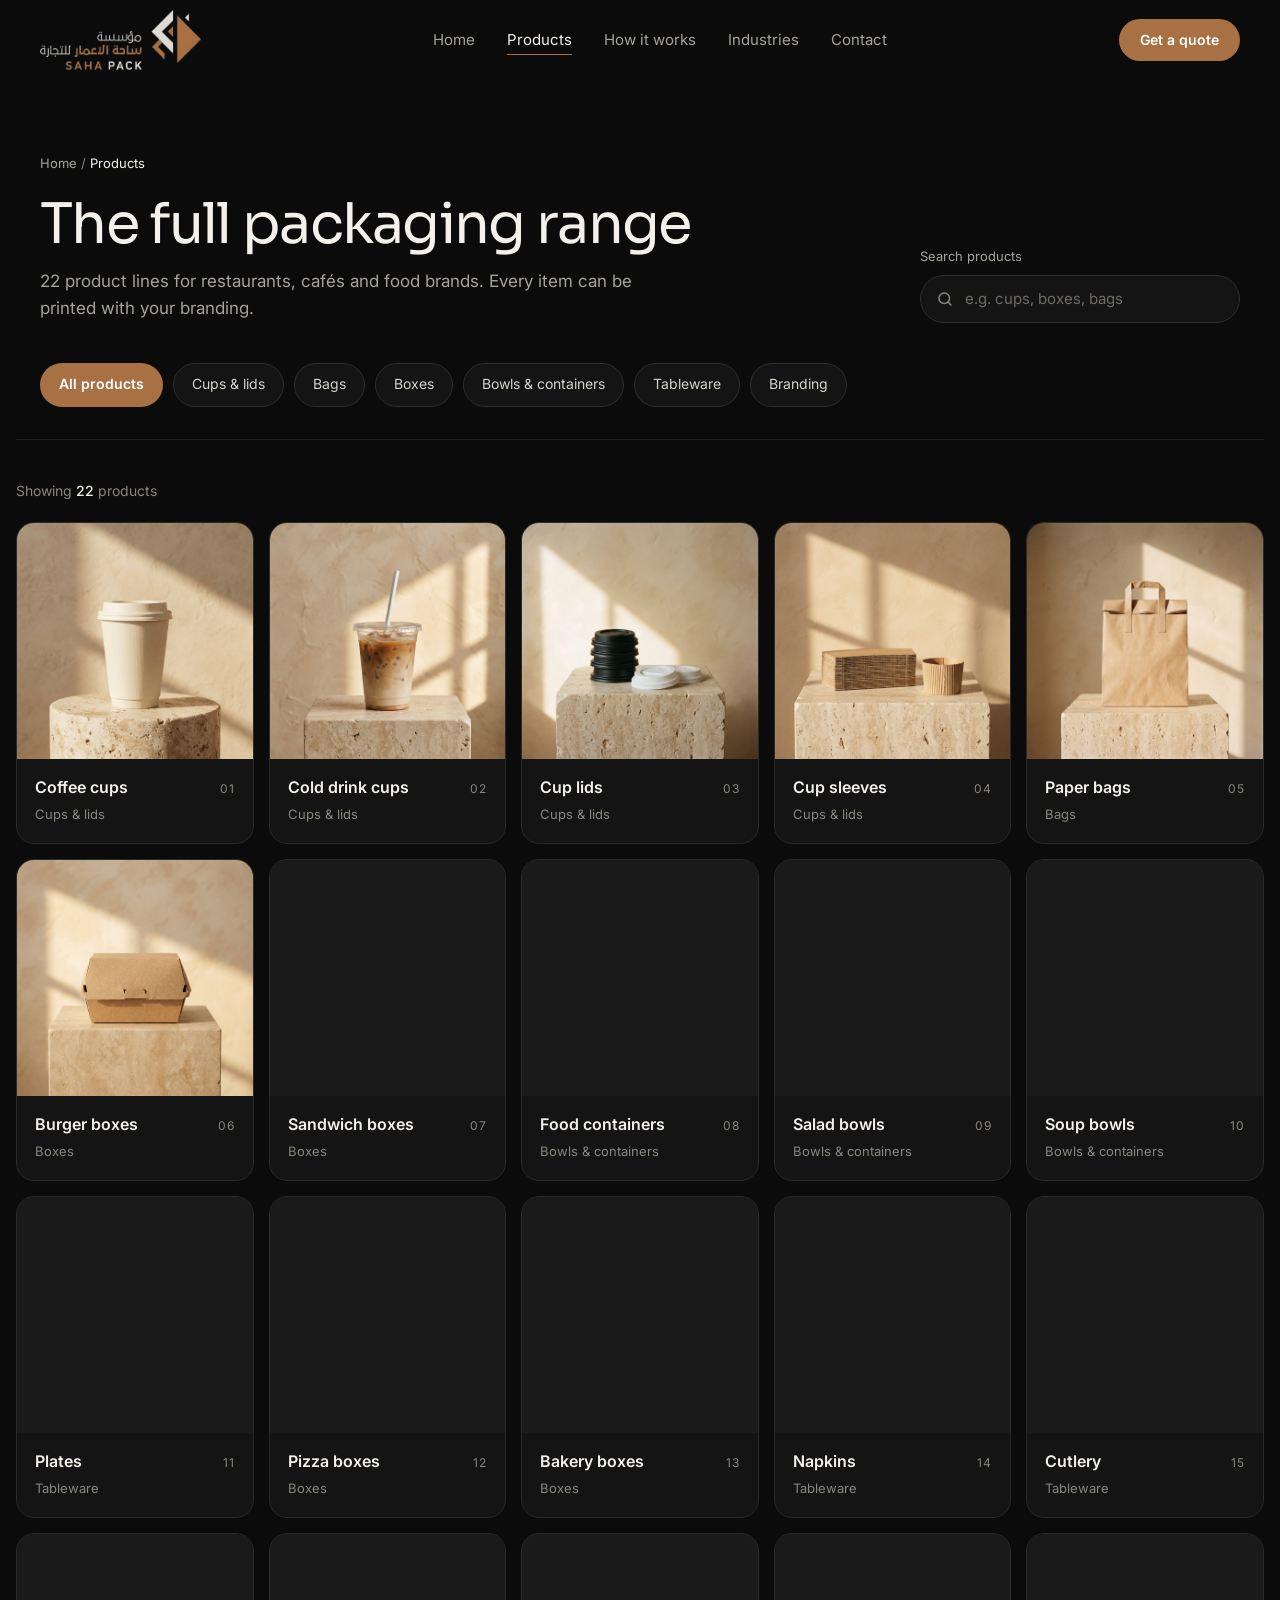
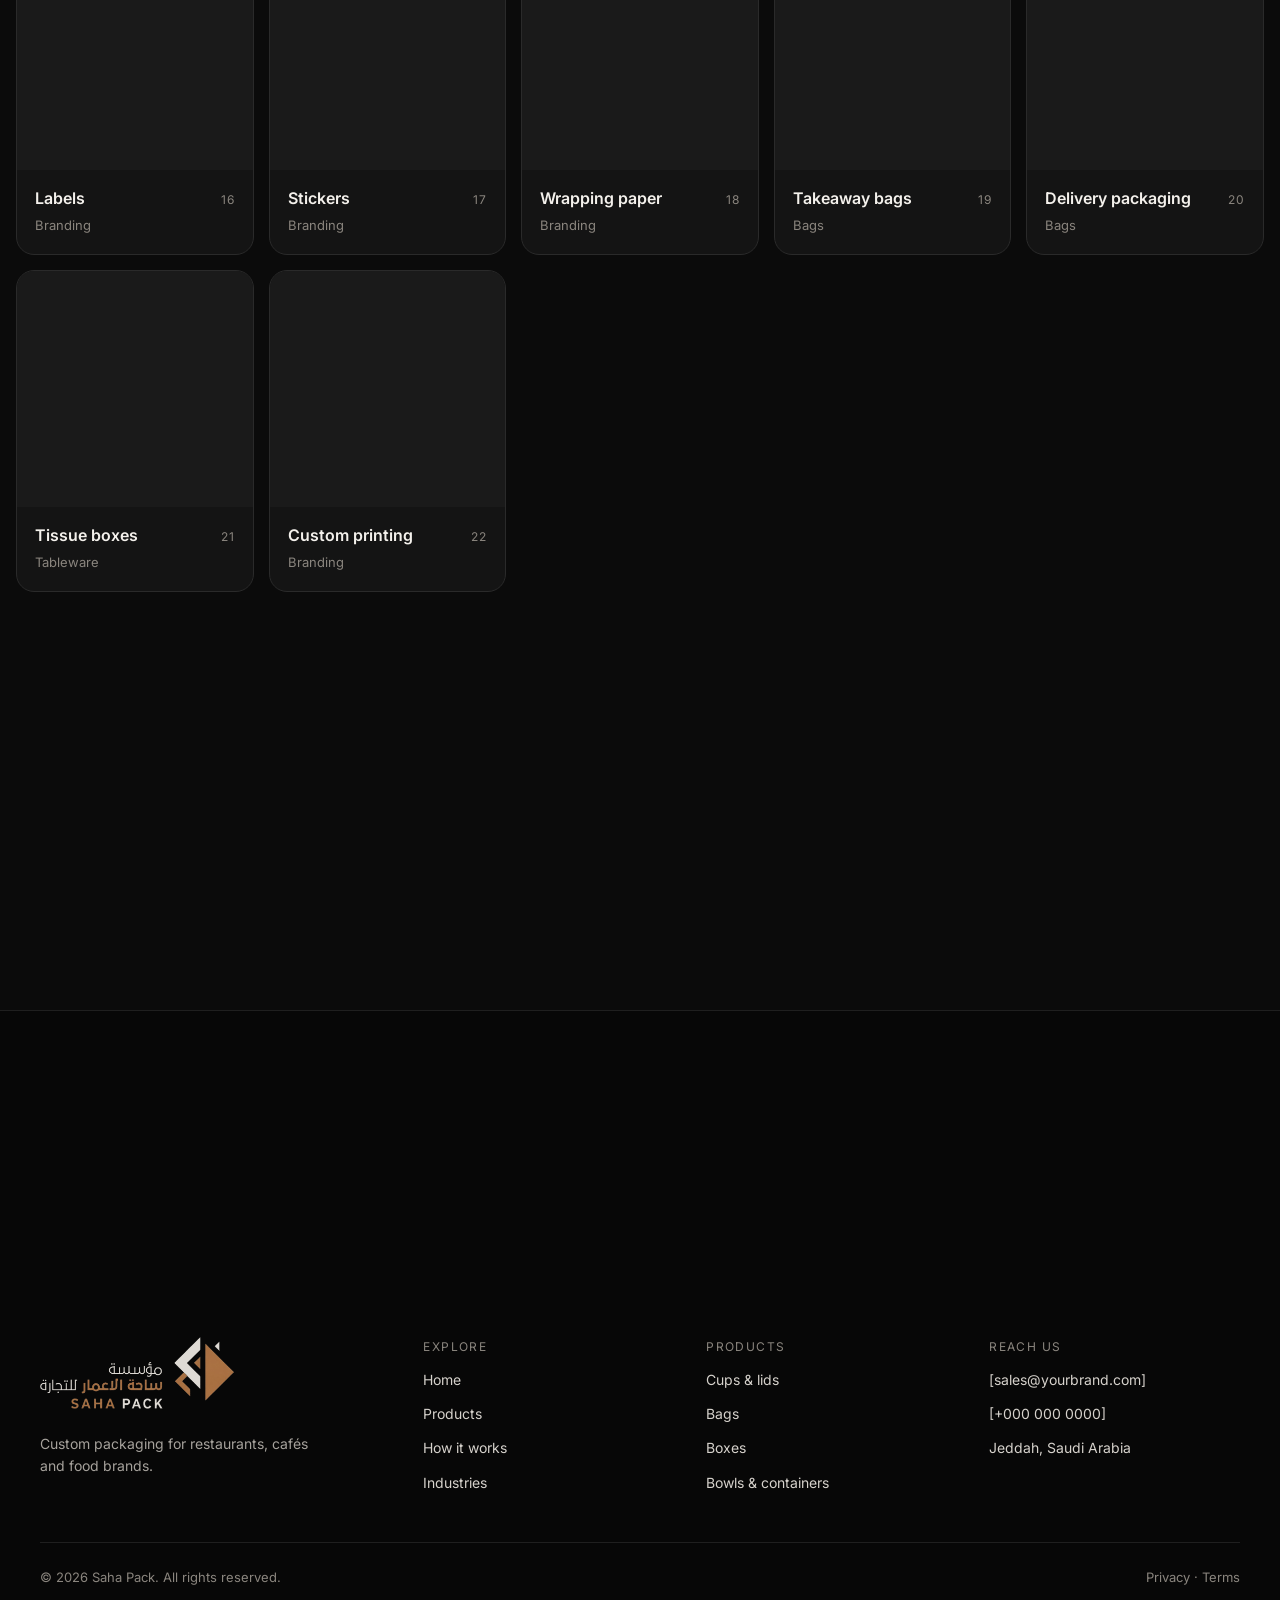
==== commit d8e2acf6: "Use the client's 4x PNG exports for all photos Photos are the exact PNG files exported from Figma at" ====
--- a/products.html
+++ b/products.html
@@ -81,28 +81,28 @@
     <section class="results container" aria-label="Products">
       <p class="results__count" aria-live="polite">Showing <b data-count>22</b> products</p>
       <div class="product-grid product-grid--5" data-product-grid data-reveal>
-        <a class="card" href="/#contact" data-cat="cups" data-name="coffee cups"><div class="card__media"><img src="/assets/img/coffee-cups.webp" width="1024" height="1024" loading="lazy" decoding="async" alt="Cream double-wall coffee cup with lid"></div><span class="card__go" aria-hidden="true"><svg viewBox="0 0 24 24" fill="none" stroke="currentColor" stroke-width="2" stroke-linecap="round" stroke-linejoin="round"><path d="M5 12h14M13 6l6 6-6 6"/></svg></span><div class="card__info"><div class="card__row"><span class="card__name">Coffee cups</span><span class="card__num">01</span></div><span class="card__cat">Cups &amp; lids</span></div></a>
-        <a class="card" href="/#contact" data-cat="cups" data-name="cold drink cups"><div class="card__media"><img src="/assets/img/cold-drink-cups.webp" width="1024" height="1024" loading="lazy" decoding="async" alt="Clear cold drink cup with iced latte and straw"></div><span class="card__go" aria-hidden="true"><svg viewBox="0 0 24 24" fill="none" stroke="currentColor" stroke-width="2" stroke-linecap="round" stroke-linejoin="round"><path d="M5 12h14M13 6l6 6-6 6"/></svg></span><div class="card__info"><div class="card__row"><span class="card__name">Cold drink cups</span><span class="card__num">02</span></div><span class="card__cat">Cups &amp; lids</span></div></a>
-        <a class="card" href="/#contact" data-cat="cups" data-name="cup lids"><div class="card__media"><img src="/assets/img/cup-lids.webp" width="1024" height="1024" loading="lazy" decoding="async" alt="Stack of black sip lids beside white lids"></div><span class="card__go" aria-hidden="true"><svg viewBox="0 0 24 24" fill="none" stroke="currentColor" stroke-width="2" stroke-linecap="round" stroke-linejoin="round"><path d="M5 12h14M13 6l6 6-6 6"/></svg></span><div class="card__info"><div class="card__row"><span class="card__name">Cup lids</span><span class="card__num">03</span></div><span class="card__cat">Cups &amp; lids</span></div></a>
-        <a class="card" href="/#contact" data-cat="cups" data-name="cup sleeves"><div class="card__media"><img src="/assets/img/cup-sleeves.webp" width="1024" height="1024" loading="lazy" decoding="async" alt="Kraft corrugated cup sleeves"></div><span class="card__go" aria-hidden="true"><svg viewBox="0 0 24 24" fill="none" stroke="currentColor" stroke-width="2" stroke-linecap="round" stroke-linejoin="round"><path d="M5 12h14M13 6l6 6-6 6"/></svg></span><div class="card__info"><div class="card__row"><span class="card__name">Cup sleeves</span><span class="card__num">04</span></div><span class="card__cat">Cups &amp; lids</span></div></a>
-        <a class="card" href="/#contact" data-cat="bags" data-name="paper bags"><div class="card__media"><img src="/assets/img/paper-bags.webp" width="1024" height="1024" loading="lazy" decoding="async" alt="Kraft paper bag with flat handles"></div><span class="card__go" aria-hidden="true"><svg viewBox="0 0 24 24" fill="none" stroke="currentColor" stroke-width="2" stroke-linecap="round" stroke-linejoin="round"><path d="M5 12h14M13 6l6 6-6 6"/></svg></span><div class="card__info"><div class="card__row"><span class="card__name">Paper bags</span><span class="card__num">05</span></div><span class="card__cat">Bags</span></div></a>
-        <a class="card" href="/#contact" data-cat="boxes" data-name="burger boxes"><div class="card__media"><img src="/assets/img/burger-boxes.webp" width="1024" height="1024" loading="lazy" decoding="async" alt="Kraft clamshell burger box"></div><span class="card__go" aria-hidden="true"><svg viewBox="0 0 24 24" fill="none" stroke="currentColor" stroke-width="2" stroke-linecap="round" stroke-linejoin="round"><path d="M5 12h14M13 6l6 6-6 6"/></svg></span><div class="card__info"><div class="card__row"><span class="card__name">Burger boxes</span><span class="card__num">06</span></div><span class="card__cat">Boxes</span></div></a>
-        <a class="card" href="/#contact" data-cat="boxes" data-name="sandwich boxes"><div class="card__media"><img src="/assets/img/sandwich-boxes.webp" width="1024" height="1024" loading="lazy" decoding="async" alt="Kraft sandwich wedge box with window"></div><span class="card__go" aria-hidden="true"><svg viewBox="0 0 24 24" fill="none" stroke="currentColor" stroke-width="2" stroke-linecap="round" stroke-linejoin="round"><path d="M5 12h14M13 6l6 6-6 6"/></svg></span><div class="card__info"><div class="card__row"><span class="card__name">Sandwich boxes</span><span class="card__num">07</span></div><span class="card__cat">Boxes</span></div></a>
-        <a class="card" href="/#contact" data-cat="bowls" data-name="food containers"><div class="card__media"><img src="/assets/img/food-containers.webp" width="1024" height="1024" loading="lazy" decoding="async" alt="Two stacked kraft food containers with lids"></div><span class="card__go" aria-hidden="true"><svg viewBox="0 0 24 24" fill="none" stroke="currentColor" stroke-width="2" stroke-linecap="round" stroke-linejoin="round"><path d="M5 12h14M13 6l6 6-6 6"/></svg></span><div class="card__info"><div class="card__row"><span class="card__name">Food containers</span><span class="card__num">08</span></div><span class="card__cat">Bowls &amp; containers</span></div></a>
-        <a class="card" href="/#contact" data-cat="bowls" data-name="salad bowls"><div class="card__media"><img src="/assets/img/salad-bowls.webp" width="1024" height="1024" loading="lazy" decoding="async" alt="Kraft salad bowl with clear lid"></div><span class="card__go" aria-hidden="true"><svg viewBox="0 0 24 24" fill="none" stroke="currentColor" stroke-width="2" stroke-linecap="round" stroke-linejoin="round"><path d="M5 12h14M13 6l6 6-6 6"/></svg></span><div class="card__info"><div class="card__row"><span class="card__name">Salad bowls</span><span class="card__num">09</span></div><span class="card__cat">Bowls &amp; containers</span></div></a>
-        <a class="card" href="/#contact" data-cat="bowls" data-name="soup bowls"><div class="card__media"><img src="/assets/img/soup-bowls.webp" width="1024" height="1024" loading="lazy" decoding="async" alt="Kraft soup bowl with fitted lid"></div><span class="card__go" aria-hidden="true"><svg viewBox="0 0 24 24" fill="none" stroke="currentColor" stroke-width="2" stroke-linecap="round" stroke-linejoin="round"><path d="M5 12h14M13 6l6 6-6 6"/></svg></span><div class="card__info"><div class="card__row"><span class="card__name">Soup bowls</span><span class="card__num">10</span></div><span class="card__cat">Bowls &amp; containers</span></div></a>
-        <a class="card" href="/#contact" data-cat="tableware" data-name="plates"><div class="card__media"><img src="/assets/img/plates.webp" width="1024" height="1024" loading="lazy" decoding="async" alt="Stack of plant-fibre plates"></div><span class="card__go" aria-hidden="true"><svg viewBox="0 0 24 24" fill="none" stroke="currentColor" stroke-width="2" stroke-linecap="round" stroke-linejoin="round"><path d="M5 12h14M13 6l6 6-6 6"/></svg></span><div class="card__info"><div class="card__row"><span class="card__name">Plates</span><span class="card__num">11</span></div><span class="card__cat">Tableware</span></div></a>
-        <a class="card" href="/#contact" data-cat="boxes" data-name="pizza boxes"><div class="card__media"><img src="/assets/img/pizza-boxes.webp" width="1024" height="1024" loading="lazy" decoding="async" alt="Two stacked kraft pizza boxes"></div><span class="card__go" aria-hidden="true"><svg viewBox="0 0 24 24" fill="none" stroke="currentColor" stroke-width="2" stroke-linecap="round" stroke-linejoin="round"><path d="M5 12h14M13 6l6 6-6 6"/></svg></span><div class="card__info"><div class="card__row"><span class="card__name">Pizza boxes</span><span class="card__num">12</span></div><span class="card__cat">Boxes</span></div></a>
-        <a class="card" href="/#contact" data-cat="boxes" data-name="bakery boxes"><div class="card__media"><img src="/assets/img/bakery-boxes.webp" width="1024" height="1024" loading="lazy" decoding="async" alt="Kraft bakery box with window showing croissants"></div><span class="card__go" aria-hidden="true"><svg viewBox="0 0 24 24" fill="none" stroke="currentColor" stroke-width="2" stroke-linecap="round" stroke-linejoin="round"><path d="M5 12h14M13 6l6 6-6 6"/></svg></span><div class="card__info"><div class="card__row"><span class="card__name">Bakery boxes</span><span class="card__num">13</span></div><span class="card__cat">Boxes</span></div></a>
-        <a class="card" href="/#contact" data-cat="tableware" data-name="napkins"><div class="card__media"><img src="/assets/img/napkins.webp" width="1024" height="1024" loading="lazy" decoding="async" alt="Fanned stack of natural paper napkins"></div><span class="card__go" aria-hidden="true"><svg viewBox="0 0 24 24" fill="none" stroke="currentColor" stroke-width="2" stroke-linecap="round" stroke-linejoin="round"><path d="M5 12h14M13 6l6 6-6 6"/></svg></span><div class="card__info"><div class="card__row"><span class="card__name">Napkins</span><span class="card__num">14</span></div><span class="card__cat">Tableware</span></div></a>
-        <a class="card" href="/#contact" data-cat="tableware" data-name="cutlery"><div class="card__media"><img src="/assets/img/cutlery.webp" width="1024" height="1024" loading="lazy" decoding="async" alt="Wooden fork, knife and spoon"></div><span class="card__go" aria-hidden="true"><svg viewBox="0 0 24 24" fill="none" stroke="currentColor" stroke-width="2" stroke-linecap="round" stroke-linejoin="round"><path d="M5 12h14M13 6l6 6-6 6"/></svg></span><div class="card__info"><div class="card__row"><span class="card__name">Cutlery</span><span class="card__num">15</span></div><span class="card__cat">Tableware</span></div></a>
-        <a class="card" href="/#contact" data-cat="branding" data-name="labels"><div class="card__media"><img src="/assets/img/labels.webp" width="1024" height="1024" loading="lazy" decoding="async" alt="Roll of blank cream labels"></div><span class="card__go" aria-hidden="true"><svg viewBox="0 0 24 24" fill="none" stroke="currentColor" stroke-width="2" stroke-linecap="round" stroke-linejoin="round"><path d="M5 12h14M13 6l6 6-6 6"/></svg></span><div class="card__info"><div class="card__row"><span class="card__name">Labels</span><span class="card__num">16</span></div><span class="card__cat">Branding</span></div></a>
-        <a class="card" href="/#contact" data-cat="branding" data-name="stickers"><div class="card__media"><img src="/assets/img/stickers.webp" width="1024" height="1024" loading="lazy" decoding="async" alt="Sheet of round copper and kraft stickers"></div><span class="card__go" aria-hidden="true"><svg viewBox="0 0 24 24" fill="none" stroke="currentColor" stroke-width="2" stroke-linecap="round" stroke-linejoin="round"><path d="M5 12h14M13 6l6 6-6 6"/></svg></span><div class="card__info"><div class="card__row"><span class="card__name">Stickers</span><span class="card__num">17</span></div><span class="card__cat">Branding</span></div></a>
-        <a class="card" href="/#contact" data-cat="branding" data-name="wrapping paper"><div class="card__media"><img src="/assets/img/wrapping-paper.webp" width="1024" height="1024" loading="lazy" decoding="async" alt="Stack of greaseproof wrapping paper"></div><span class="card__go" aria-hidden="true"><svg viewBox="0 0 24 24" fill="none" stroke="currentColor" stroke-width="2" stroke-linecap="round" stroke-linejoin="round"><path d="M5 12h14M13 6l6 6-6 6"/></svg></span><div class="card__info"><div class="card__row"><span class="card__name">Wrapping paper</span><span class="card__num">18</span></div><span class="card__cat">Branding</span></div></a>
-        <a class="card" href="/#contact" data-cat="bags" data-name="takeaway bags"><div class="card__media"><img src="/assets/img/takeaway-bags.webp" width="1024" height="1024" loading="lazy" decoding="async" alt="Two kraft takeaway bags with twisted handles"></div><span class="card__go" aria-hidden="true"><svg viewBox="0 0 24 24" fill="none" stroke="currentColor" stroke-width="2" stroke-linecap="round" stroke-linejoin="round"><path d="M5 12h14M13 6l6 6-6 6"/></svg></span><div class="card__info"><div class="card__row"><span class="card__name">Takeaway bags</span><span class="card__num">19</span></div><span class="card__cat">Bags</span></div></a>
-        <a class="card" href="/#contact" data-cat="bags" data-name="delivery packaging"><div class="card__media"><img src="/assets/img/delivery-packaging.webp" width="1024" height="1024" loading="lazy" decoding="async" alt="Insulated delivery bag beside stacked kraft containers"></div><span class="card__go" aria-hidden="true"><svg viewBox="0 0 24 24" fill="none" stroke="currentColor" stroke-width="2" stroke-linecap="round" stroke-linejoin="round"><path d="M5 12h14M13 6l6 6-6 6"/></svg></span><div class="card__info"><div class="card__row"><span class="card__name">Delivery packaging</span><span class="card__num">20</span></div><span class="card__cat">Bags</span></div></a>
-        <a class="card" href="/#contact" data-cat="tableware" data-name="tissue boxes"><div class="card__media"><img src="/assets/img/tissue-boxes.webp" width="1024" height="1024" loading="lazy" decoding="async" alt="Cream tissue box"></div><span class="card__go" aria-hidden="true"><svg viewBox="0 0 24 24" fill="none" stroke="currentColor" stroke-width="2" stroke-linecap="round" stroke-linejoin="round"><path d="M5 12h14M13 6l6 6-6 6"/></svg></span><div class="card__info"><div class="card__row"><span class="card__name">Tissue boxes</span><span class="card__num">21</span></div><span class="card__cat">Tableware</span></div></a>
-        <a class="card" href="/#contact" data-cat="branding" data-name="custom printing printed branded"><div class="card__media"><img src="/assets/img/custom-printing.webp" width="1024" height="1024" loading="lazy" decoding="async" alt="Black cup, gift box and kraft pouch with copper seals"></div><span class="card__go" aria-hidden="true"><svg viewBox="0 0 24 24" fill="none" stroke="currentColor" stroke-width="2" stroke-linecap="round" stroke-linejoin="round"><path d="M5 12h14M13 6l6 6-6 6"/></svg></span><div class="card__info"><div class="card__row"><span class="card__name">Custom printing</span><span class="card__num">22</span></div><span class="card__cat">Branding</span></div></a>
+        <a class="card" href="/#contact" data-cat="cups" data-name="coffee cups"><div class="card__media"><img src="/assets/img/coffee-cups.png" width="4096" height="4096" loading="lazy" decoding="async" alt="Cream double-wall coffee cup with lid"></div><span class="card__go" aria-hidden="true"><svg viewBox="0 0 24 24" fill="none" stroke="currentColor" stroke-width="2" stroke-linecap="round" stroke-linejoin="round"><path d="M5 12h14M13 6l6 6-6 6"/></svg></span><div class="card__info"><div class="card__row"><span class="card__name">Coffee cups</span><span class="card__num">01</span></div><span class="card__cat">Cups &amp; lids</span></div></a>
+        <a class="card" href="/#contact" data-cat="cups" data-name="cold drink cups"><div class="card__media"><img src="/assets/img/cold-drink-cups.png" width="4096" height="4096" loading="lazy" decoding="async" alt="Clear cold drink cup with iced latte and straw"></div><span class="card__go" aria-hidden="true"><svg viewBox="0 0 24 24" fill="none" stroke="currentColor" stroke-width="2" stroke-linecap="round" stroke-linejoin="round"><path d="M5 12h14M13 6l6 6-6 6"/></svg></span><div class="card__info"><div class="card__row"><span class="card__name">Cold drink cups</span><span class="card__num">02</span></div><span class="card__cat">Cups &amp; lids</span></div></a>
+        <a class="card" href="/#contact" data-cat="cups" data-name="cup lids"><div class="card__media"><img src="/assets/img/cup-lids.png" width="4096" height="4096" loading="lazy" decoding="async" alt="Stack of black sip lids beside white lids"></div><span class="card__go" aria-hidden="true"><svg viewBox="0 0 24 24" fill="none" stroke="currentColor" stroke-width="2" stroke-linecap="round" stroke-linejoin="round"><path d="M5 12h14M13 6l6 6-6 6"/></svg></span><div class="card__info"><div class="card__row"><span class="card__name">Cup lids</span><span class="card__num">03</span></div><span class="card__cat">Cups &amp; lids</span></div></a>
+        <a class="card" href="/#contact" data-cat="cups" data-name="cup sleeves"><div class="card__media"><img src="/assets/img/cup-sleeves.png" width="4096" height="4096" loading="lazy" decoding="async" alt="Kraft corrugated cup sleeves"></div><span class="card__go" aria-hidden="true"><svg viewBox="0 0 24 24" fill="none" stroke="currentColor" stroke-width="2" stroke-linecap="round" stroke-linejoin="round"><path d="M5 12h14M13 6l6 6-6 6"/></svg></span><div class="card__info"><div class="card__row"><span class="card__name">Cup sleeves</span><span class="card__num">04</span></div><span class="card__cat">Cups &amp; lids</span></div></a>
+        <a class="card" href="/#contact" data-cat="bags" data-name="paper bags"><div class="card__media"><img src="/assets/img/paper-bags.png" width="4096" height="4096" loading="lazy" decoding="async" alt="Kraft paper bag with flat handles"></div><span class="card__go" aria-hidden="true"><svg viewBox="0 0 24 24" fill="none" stroke="currentColor" stroke-width="2" stroke-linecap="round" stroke-linejoin="round"><path d="M5 12h14M13 6l6 6-6 6"/></svg></span><div class="card__info"><div class="card__row"><span class="card__name">Paper bags</span><span class="card__num">05</span></div><span class="card__cat">Bags</span></div></a>
+        <a class="card" href="/#contact" data-cat="boxes" data-name="burger boxes"><div class="card__media"><img src="/assets/img/burger-boxes.png" width="4096" height="4096" loading="lazy" decoding="async" alt="Kraft clamshell burger box"></div><span class="card__go" aria-hidden="true"><svg viewBox="0 0 24 24" fill="none" stroke="currentColor" stroke-width="2" stroke-linecap="round" stroke-linejoin="round"><path d="M5 12h14M13 6l6 6-6 6"/></svg></span><div class="card__info"><div class="card__row"><span class="card__name">Burger boxes</span><span class="card__num">06</span></div><span class="card__cat">Boxes</span></div></a>
+        <a class="card" href="/#contact" data-cat="boxes" data-name="sandwich boxes"><div class="card__media"><img src="/assets/img/sandwich-boxes.png" width="4096" height="4096" loading="lazy" decoding="async" alt="Kraft sandwich wedge box with window"></div><span class="card__go" aria-hidden="true"><svg viewBox="0 0 24 24" fill="none" stroke="currentColor" stroke-width="2" stroke-linecap="round" stroke-linejoin="round"><path d="M5 12h14M13 6l6 6-6 6"/></svg></span><div class="card__info"><div class="card__row"><span class="card__name">Sandwich boxes</span><span class="card__num">07</span></div><span class="card__cat">Boxes</span></div></a>
+        <a class="card" href="/#contact" data-cat="bowls" data-name="food containers"><div class="card__media"><img src="/assets/img/food-containers.png" width="4096" height="4096" loading="lazy" decoding="async" alt="Two stacked kraft food containers with lids"></div><span class="card__go" aria-hidden="true"><svg viewBox="0 0 24 24" fill="none" stroke="currentColor" stroke-width="2" stroke-linecap="round" stroke-linejoin="round"><path d="M5 12h14M13 6l6 6-6 6"/></svg></span><div class="card__info"><div class="card__row"><span class="card__name">Food containers</span><span class="card__num">08</span></div><span class="card__cat">Bowls &amp; containers</span></div></a>
+        <a class="card" href="/#contact" data-cat="bowls" data-name="salad bowls"><div class="card__media"><img src="/assets/img/salad-bowls.png" width="4096" height="4096" loading="lazy" decoding="async" alt="Kraft salad bowl with clear lid"></div><span class="card__go" aria-hidden="true"><svg viewBox="0 0 24 24" fill="none" stroke="currentColor" stroke-width="2" stroke-linecap="round" stroke-linejoin="round"><path d="M5 12h14M13 6l6 6-6 6"/></svg></span><div class="card__info"><div class="card__row"><span class="card__name">Salad bowls</span><span class="card__num">09</span></div><span class="card__cat">Bowls &amp; containers</span></div></a>
+        <a class="card" href="/#contact" data-cat="bowls" data-name="soup bowls"><div class="card__media"><img src="/assets/img/soup-bowls.png" width="4096" height="4096" loading="lazy" decoding="async" alt="Kraft soup bowl with fitted lid"></div><span class="card__go" aria-hidden="true"><svg viewBox="0 0 24 24" fill="none" stroke="currentColor" stroke-width="2" stroke-linecap="round" stroke-linejoin="round"><path d="M5 12h14M13 6l6 6-6 6"/></svg></span><div class="card__info"><div class="card__row"><span class="card__name">Soup bowls</span><span class="card__num">10</span></div><span class="card__cat">Bowls &amp; containers</span></div></a>
+        <a class="card" href="/#contact" data-cat="tableware" data-name="plates"><div class="card__media"><img src="/assets/img/plates.png" width="4096" height="4096" loading="lazy" decoding="async" alt="Stack of plant-fibre plates"></div><span class="card__go" aria-hidden="true"><svg viewBox="0 0 24 24" fill="none" stroke="currentColor" stroke-width="2" stroke-linecap="round" stroke-linejoin="round"><path d="M5 12h14M13 6l6 6-6 6"/></svg></span><div class="card__info"><div class="card__row"><span class="card__name">Plates</span><span class="card__num">11</span></div><span class="card__cat">Tableware</span></div></a>
+        <a class="card" href="/#contact" data-cat="boxes" data-name="pizza boxes"><div class="card__media"><img src="/assets/img/pizza-boxes.png" width="4096" height="4096" loading="lazy" decoding="async" alt="Two stacked kraft pizza boxes"></div><span class="card__go" aria-hidden="true"><svg viewBox="0 0 24 24" fill="none" stroke="currentColor" stroke-width="2" stroke-linecap="round" stroke-linejoin="round"><path d="M5 12h14M13 6l6 6-6 6"/></svg></span><div class="card__info"><div class="card__row"><span class="card__name">Pizza boxes</span><span class="card__num">12</span></div><span class="card__cat">Boxes</span></div></a>
+        <a class="card" href="/#contact" data-cat="boxes" data-name="bakery boxes"><div class="card__media"><img src="/assets/img/bakery-boxes.png" width="4096" height="4096" loading="lazy" decoding="async" alt="Kraft bakery box with window showing croissants"></div><span class="card__go" aria-hidden="true"><svg viewBox="0 0 24 24" fill="none" stroke="currentColor" stroke-width="2" stroke-linecap="round" stroke-linejoin="round"><path d="M5 12h14M13 6l6 6-6 6"/></svg></span><div class="card__info"><div class="card__row"><span class="card__name">Bakery boxes</span><span class="card__num">13</span></div><span class="card__cat">Boxes</span></div></a>
+        <a class="card" href="/#contact" data-cat="tableware" data-name="napkins"><div class="card__media"><img src="/assets/img/napkins.png" width="4096" height="4096" loading="lazy" decoding="async" alt="Fanned stack of natural paper napkins"></div><span class="card__go" aria-hidden="true"><svg viewBox="0 0 24 24" fill="none" stroke="currentColor" stroke-width="2" stroke-linecap="round" stroke-linejoin="round"><path d="M5 12h14M13 6l6 6-6 6"/></svg></span><div class="card__info"><div class="card__row"><span class="card__name">Napkins</span><span class="card__num">14</span></div><span class="card__cat">Tableware</span></div></a>
+        <a class="card" href="/#contact" data-cat="tableware" data-name="cutlery"><div class="card__media"><img src="/assets/img/cutlery.png" width="4096" height="4096" loading="lazy" decoding="async" alt="Wooden fork, knife and spoon"></div><span class="card__go" aria-hidden="true"><svg viewBox="0 0 24 24" fill="none" stroke="currentColor" stroke-width="2" stroke-linecap="round" stroke-linejoin="round"><path d="M5 12h14M13 6l6 6-6 6"/></svg></span><div class="card__info"><div class="card__row"><span class="card__name">Cutlery</span><span class="card__num">15</span></div><span class="card__cat">Tableware</span></div></a>
+        <a class="card" href="/#contact" data-cat="branding" data-name="labels"><div class="card__media"><img src="/assets/img/labels.png" width="4096" height="4096" loading="lazy" decoding="async" alt="Roll of blank cream labels"></div><span class="card__go" aria-hidden="true"><svg viewBox="0 0 24 24" fill="none" stroke="currentColor" stroke-width="2" stroke-linecap="round" stroke-linejoin="round"><path d="M5 12h14M13 6l6 6-6 6"/></svg></span><div class="card__info"><div class="card__row"><span class="card__name">Labels</span><span class="card__num">16</span></div><span class="card__cat">Branding</span></div></a>
+        <a class="card" href="/#contact" data-cat="branding" data-name="stickers"><div class="card__media"><img src="/assets/img/stickers.png" width="4096" height="4096" loading="lazy" decoding="async" alt="Sheet of round copper and kraft stickers"></div><span class="card__go" aria-hidden="true"><svg viewBox="0 0 24 24" fill="none" stroke="currentColor" stroke-width="2" stroke-linecap="round" stroke-linejoin="round"><path d="M5 12h14M13 6l6 6-6 6"/></svg></span><div class="card__info"><div class="card__row"><span class="card__name">Stickers</span><span class="card__num">17</span></div><span class="card__cat">Branding</span></div></a>
+        <a class="card" href="/#contact" data-cat="branding" data-name="wrapping paper"><div class="card__media"><img src="/assets/img/wrapping-paper.png" width="4096" height="4096" loading="lazy" decoding="async" alt="Stack of greaseproof wrapping paper"></div><span class="card__go" aria-hidden="true"><svg viewBox="0 0 24 24" fill="none" stroke="currentColor" stroke-width="2" stroke-linecap="round" stroke-linejoin="round"><path d="M5 12h14M13 6l6 6-6 6"/></svg></span><div class="card__info"><div class="card__row"><span class="card__name">Wrapping paper</span><span class="card__num">18</span></div><span class="card__cat">Branding</span></div></a>
+        <a class="card" href="/#contact" data-cat="bags" data-name="takeaway bags"><div class="card__media"><img src="/assets/img/takeaway-bags.png" width="4096" height="4096" loading="lazy" decoding="async" alt="Two kraft takeaway bags with twisted handles"></div><span class="card__go" aria-hidden="true"><svg viewBox="0 0 24 24" fill="none" stroke="currentColor" stroke-width="2" stroke-linecap="round" stroke-linejoin="round"><path d="M5 12h14M13 6l6 6-6 6"/></svg></span><div class="card__info"><div class="card__row"><span class="card__name">Takeaway bags</span><span class="card__num">19</span></div><span class="card__cat">Bags</span></div></a>
+        <a class="card" href="/#contact" data-cat="bags" data-name="delivery packaging"><div class="card__media"><img src="/assets/img/delivery-packaging.png" width="4096" height="4096" loading="lazy" decoding="async" alt="Insulated delivery bag beside stacked kraft containers"></div><span class="card__go" aria-hidden="true"><svg viewBox="0 0 24 24" fill="none" stroke="currentColor" stroke-width="2" stroke-linecap="round" stroke-linejoin="round"><path d="M5 12h14M13 6l6 6-6 6"/></svg></span><div class="card__info"><div class="card__row"><span class="card__name">Delivery packaging</span><span class="card__num">20</span></div><span class="card__cat">Bags</span></div></a>
+        <a class="card" href="/#contact" data-cat="tableware" data-name="tissue boxes"><div class="card__media"><img src="/assets/img/tissue-boxes.png" width="4096" height="4096" loading="lazy" decoding="async" alt="Cream tissue box"></div><span class="card__go" aria-hidden="true"><svg viewBox="0 0 24 24" fill="none" stroke="currentColor" stroke-width="2" stroke-linecap="round" stroke-linejoin="round"><path d="M5 12h14M13 6l6 6-6 6"/></svg></span><div class="card__info"><div class="card__row"><span class="card__name">Tissue boxes</span><span class="card__num">21</span></div><span class="card__cat">Tableware</span></div></a>
+        <a class="card" href="/#contact" data-cat="branding" data-name="custom printing printed branded"><div class="card__media"><img src="/assets/img/custom-printing.png" width="4096" height="4096" loading="lazy" decoding="async" alt="Black cup, gift box and kraft pouch with copper seals"></div><span class="card__go" aria-hidden="true"><svg viewBox="0 0 24 24" fill="none" stroke="currentColor" stroke-width="2" stroke-linecap="round" stroke-linejoin="round"><path d="M5 12h14M13 6l6 6-6 6"/></svg></span><div class="card__info"><div class="card__row"><span class="card__name">Custom printing</span><span class="card__num">22</span></div><span class="card__cat">Branding</span></div></a>
       </div>
       <p class="empty" data-empty>No products match that search. Try “cups”, “boxes” or “bags”.</p>
     </section>
